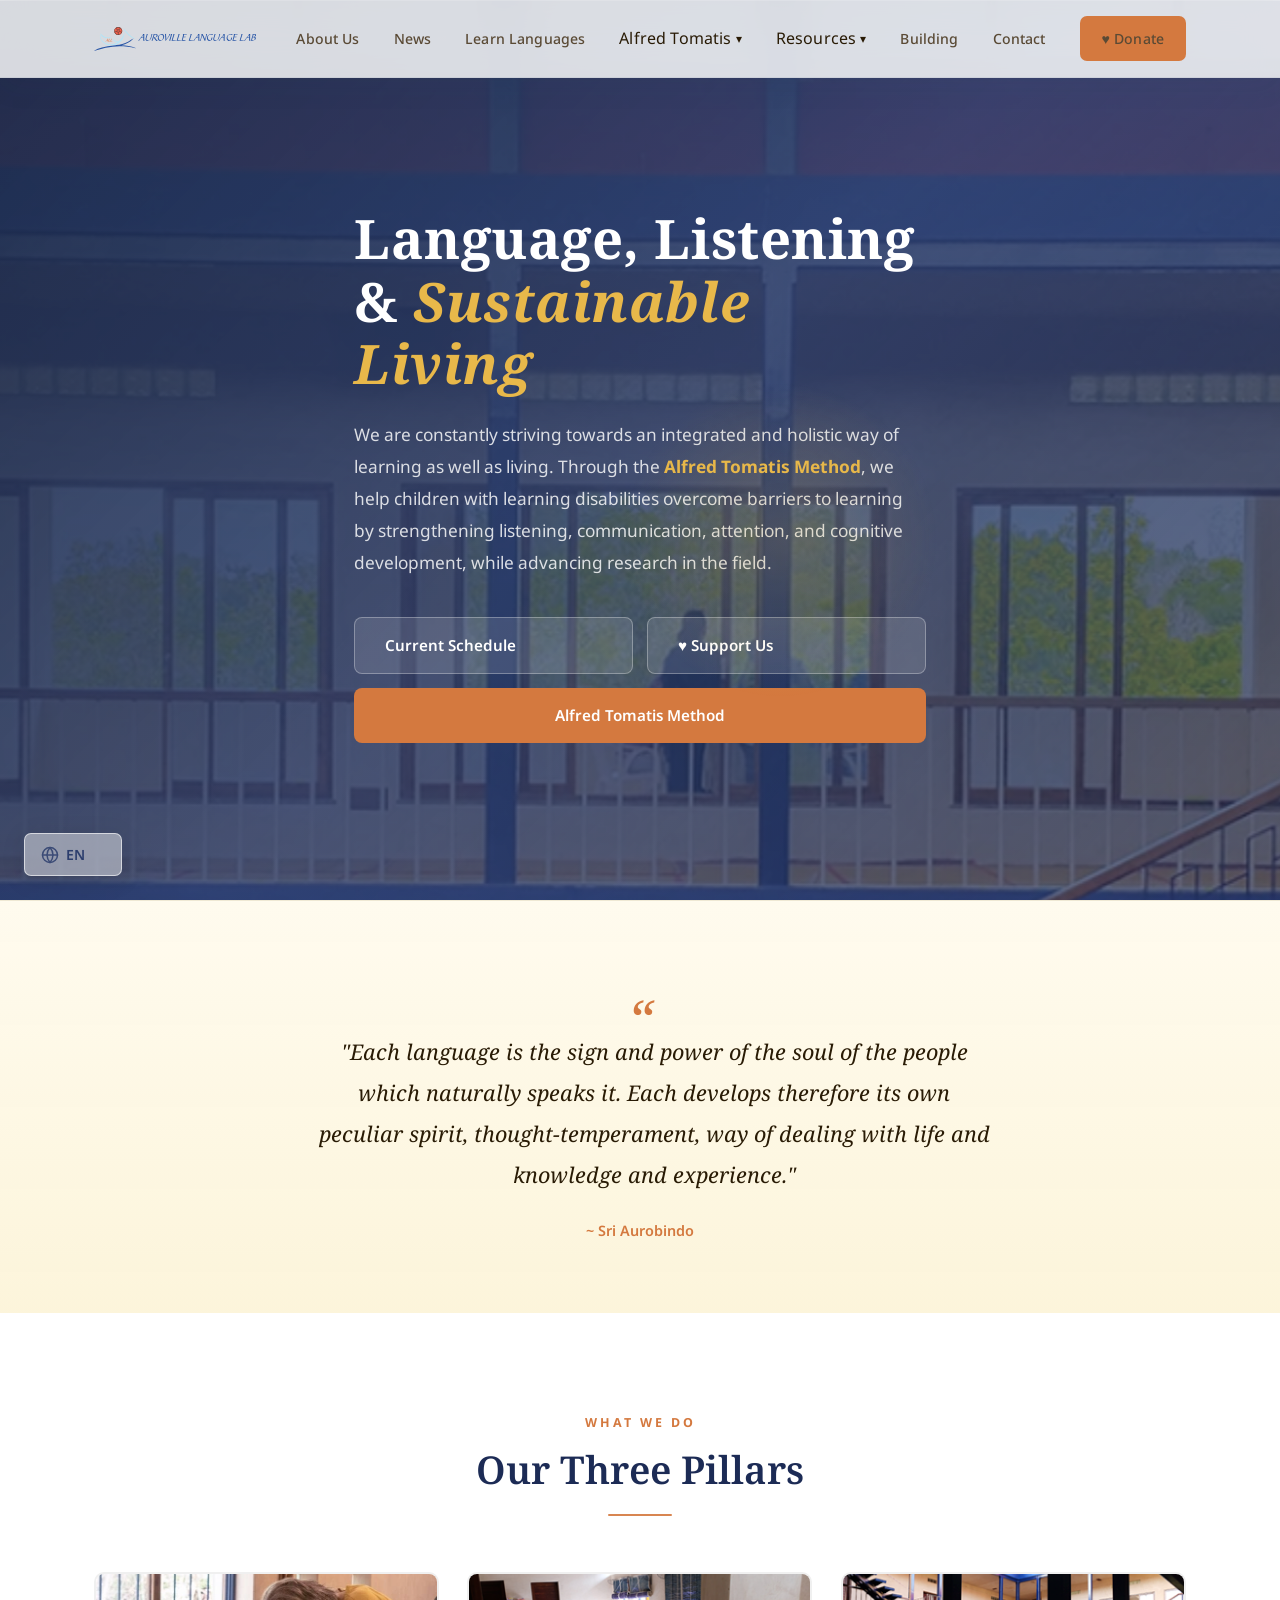
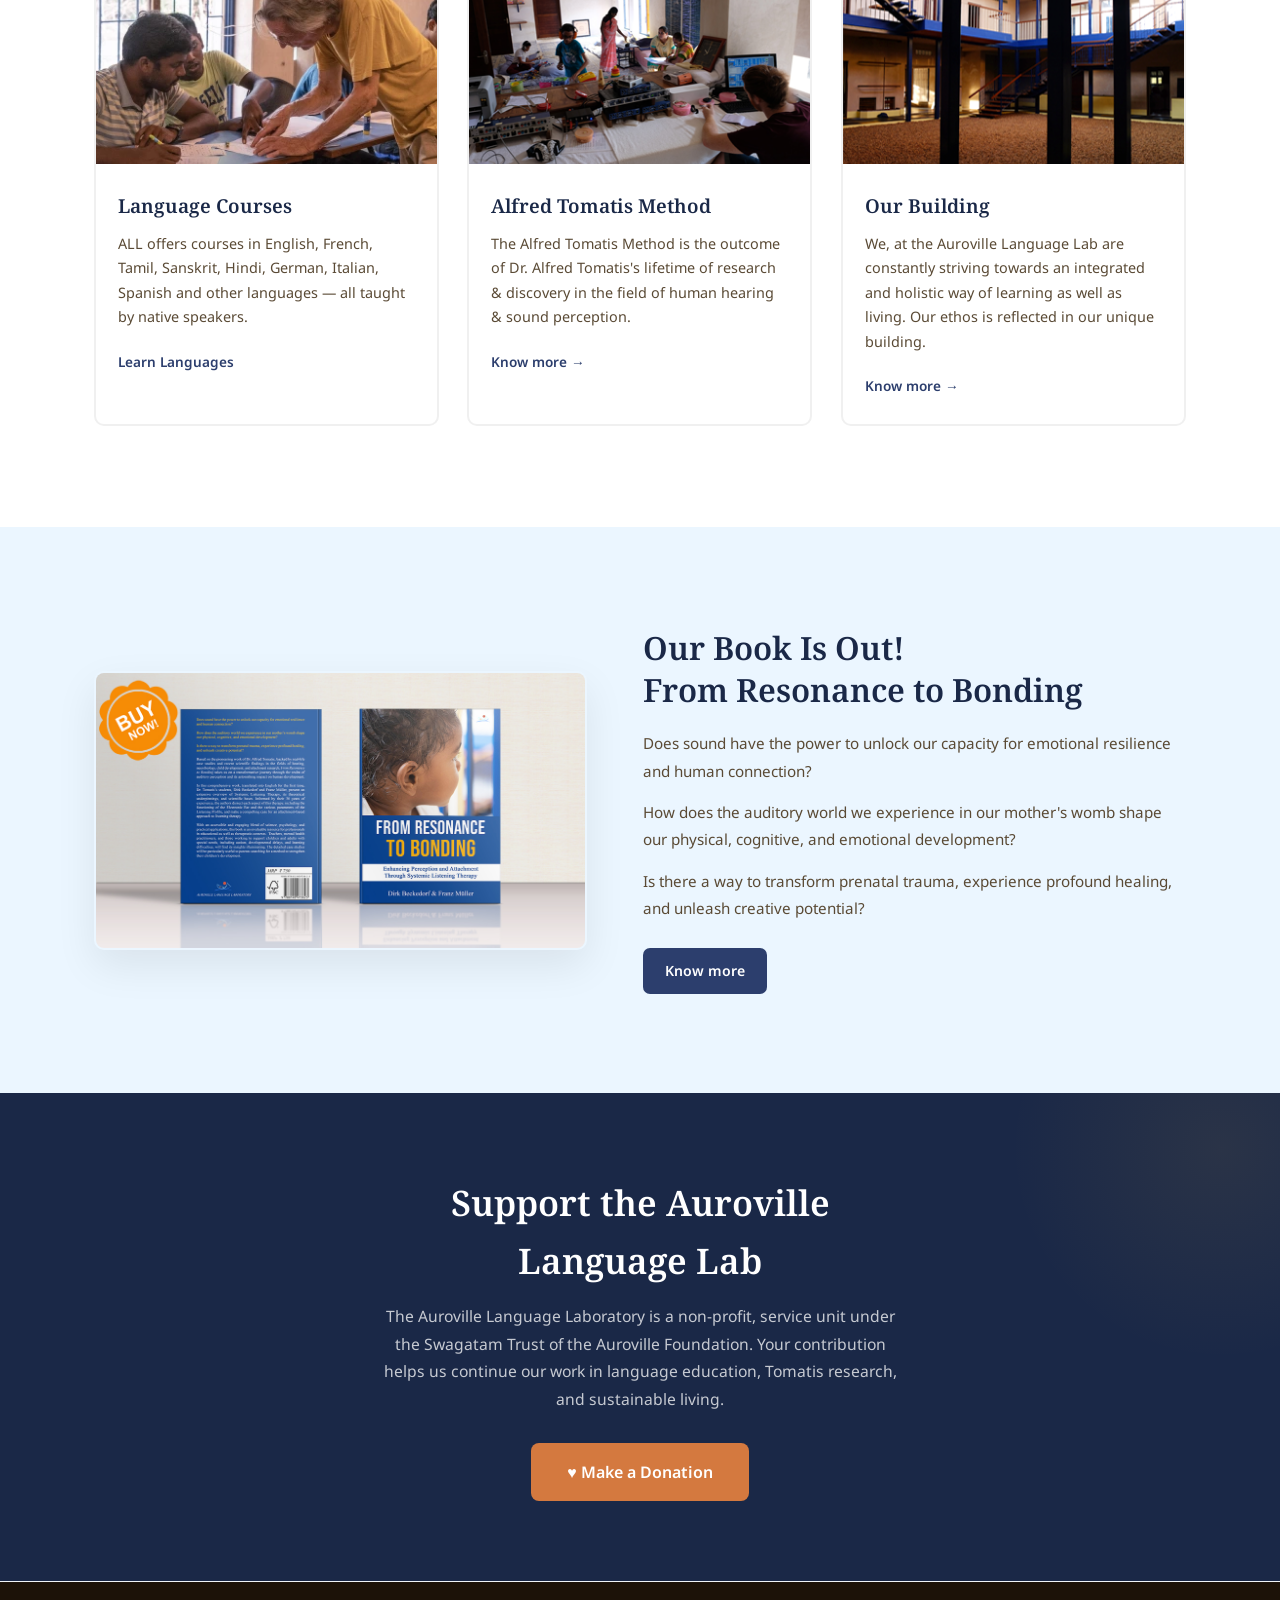
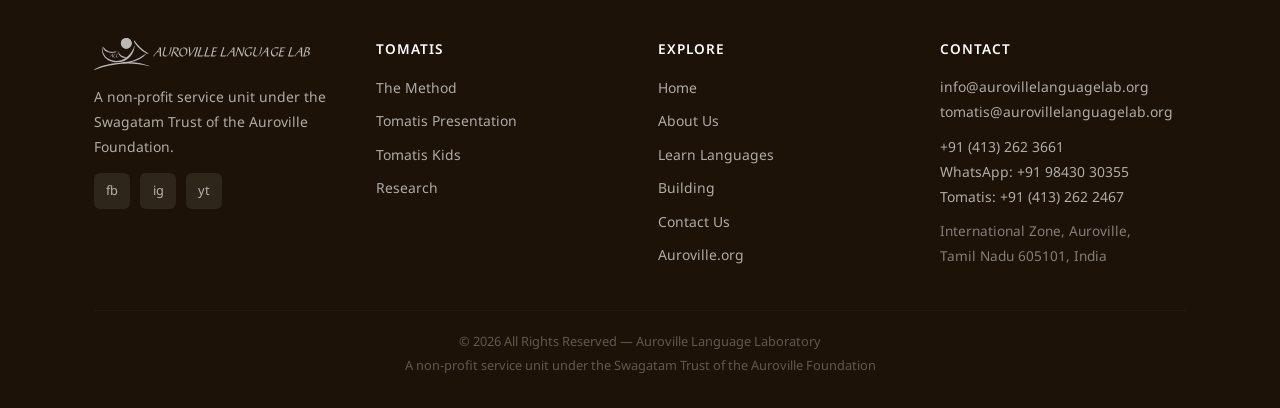
==== index.html @ 2ffdde17 "updated pages" ====
﻿<!doctype html>
<html lang="en">
  <head>
    <meta charset="UTF-8" />
    <meta name="viewport" content="width=device-width, initial-scale=1.0" />
    <title>Home - Auroville Language Lab</title>
    <link rel="preconnect" href="https://fonts.googleapis.com" />
    <link rel="preconnect" href="https://fonts.gstatic.com" crossorigin />
    <link
      href="https://fonts.googleapis.com/css2?family=Noto+Sans:wght@300;400;500;600;700&family=Noto+Serif:ital,wght@0,400;0,500;0,600;0,700;1,400;1,500&display=swap"
      rel="stylesheet"
    />
    <link rel="stylesheet" href="styles.css" />
  </head>
  <body class="page-index">
    <!-- NAV -->
    <nav class="nav" role="navigation" aria-label="Main navigation">
      <div class="container nav__inner">
        <a
          href="index.html"
          class="nav__logo"
          aria-label="Auroville Language Lab home"
        >
          <img
            src="files/auroville-language-lab-logo.svg"
            alt="Auroville Language Lab"
          />
        </a>
        <ul class="nav__links">
          <li>
            <a href="about.html">About Us</a>
          </li>
          <li><a href="news.html">News</a></li>
          <li>
            <a href="languages.html">Learn Languages</a>
          </li>
          <li class="nav__item--dropdown">
            <button
              class="nav__link--button"
              type="button"
              aria-expanded="false"
            >
              Alfred Tomatis
              <span class="nav__caret" aria-hidden="true">▾</span>
            </button>
            <ul class="nav__dropdown">
              <li><a href="tomatis.html">The Method</a></li>
              <li>
                <a href="https://aurovillelanguagelab.org/tomatis-presentation/"
                  >Tomatis Presentation</a
                >
              </li>
              <li>
                <a href="https://aurovillelanguagelab.org/tomatis-kids/"
                  >Tomatis Kids</a
                >
              </li>
            </ul>
          </li>
          <li class="nav__item--dropdown">
            <button
              class="nav__link--button"
              type="button"
              aria-expanded="false"
            >
              Resources <span class="nav__caret" aria-hidden="true">▾</span>
            </button>
            <ul class="nav__dropdown">
              <li>
                <a href="https://aurovillelanguagelab.org/languages/"
                  >Learn Site</a
                >
              </li>
              <li>
                <a href="https://aurovillelanguagelab.org/mediatheque/"
                  >Mediatheque</a
                >
              </li>
              <li>
                <a href="https://aurovillelanguagelab.org/research/"
                  >Research</a
                >
              </li>
              <li>
                <a href="https://aurovillelanguagelab.org/talks/">Talks</a>
              </li>
            </ul>
          </li>
          <li>
            <a href="https://www.aurovillelanguagelab.org/building/"
              >Building</a
            >
          </li>
          <li>
            <a href="https://www.aurovillelanguagelab.org/contact/">Contact</a>
          </li>
          <li>
            <a
              href="https://aurovillelanguagelab.org/donation/"
              class="btn btn--accent"
              >&#9829; Donate</a
            >
          </li>
        </ul>
        <button
          class="nav__hamburger"
          id="hamburger"
          aria-label="Open menu"
          aria-expanded="false"
        >
          <span></span>
          <span></span>
          <span></span>
        </button>
      </div>
    </nav>
    <div class="modal-overlay" id="modalOverlay">
      <div class="modal-container">
        <button
          class="close-btn"
          id="closeModalBtn"
          aria-label="Close schedule modal"
        >
          ×
        </button>
        <div class="modal-body">
          <h2 class="modal-title">Current Schedule</h2>
        </div>
        <img
          src="files/schedule.png"
          alt="Course schedule"
          class="modal-image"
        />
        <div class="modal-body">
          <h3 class="modal-title">Reminder about our free Evening Programs</h3>
          <p class="modal-text">
            The evening conversation sessions are a chance for everyone to
            practice speaking with native speakers and offer their time. Barring
            indicated exceptions, these sessions usually happen weekdays from
            5–6 pm as follows:
          </p>
          <ul
            class="modal-text"
            style="padding-left: 1.1rem; margin-bottom: 18px"
          >
            <li>
              Mondays: French with Isabelle (1st, 3rd and 5th week of the
              month)… with Coco and Gaspard (2nd and 4th week of the month) 5–6
              pm
            </li>
            <li>
              Wednesdays &amp; Thursdays: Sanskrit chanting with Remesh
              5:30–6:30 pm
            </li>
          </ul>
          <a
            href="languages.html"
            class="btn btn--glass btn--large"
            style="
              display: block;
              width: 100%;
              max-width: 320px;
              margin: 10px auto 0;
              justify-content: center;
              text-align: center;
            "
            >Learn Languages</a
          >
        </div>
      </div>
    </div>
    <!-- MOBILE MENU -->
    <div class="mobile-overlay" id="mobileOverlay"></div>
    <div class="mobile-menu" id="mobileMenu">
      <ul>
        <li>
          <a href="about.html">About Us</a>
        </li>
        <li><a href="news.html">News</a></li>
        <li>
          <a href="https://www.aurovillelanguagelab.org/languages/"
            >Learn Languages</a
          >
        </li>
        <li>
          <a href="#">Alfred Tomatis</a>
          <ul>
            <li><a href="tomatis.html">The Method</a></li>
            <li>
              <a href="https://aurovillelanguagelab.org/tomatis-presentation/"
                >Tomatis Presentation</a
              >
            </li>
            <li>
              <a href="https://aurovillelanguagelab.org/tomatis-kids/"
                >Tomatis Kids</a
              >
            </li>
          </ul>
        </li>
        <li>
          <a href="#">Resources</a>
          <ul>
            <li>
              <a href="https://aurovillelanguagelab.org/languages/"
                >Learn Site</a
              >
            </li>
            <li>
              <a href="https://aurovillelanguagelab.org/mediatheque/"
                >Mediatheque</a
              >
            </li>
            <li>
              <a href="https://aurovillelanguagelab.org/research/">Research</a>
            </li>
            <li><a href="https://aurovillelanguagelab.org/talks/">Talks</a></li>
          </ul>
        </li>
        <li>
          <a href="https://www.aurovillelanguagelab.org/building/">Building</a>
        </li>
        <li>
          <a href="https://www.aurovillelanguagelab.org/contact/">Contact</a>
        </li>
        <li>
          <a
            href="https://aurovillelanguagelab.org/donation/"
            class="btn btn--accent"
            style="text-align: center; margin-top: 8px"
            >&#9829; Donate</a
          >
        </li>
      </ul>
    </div>

    <!-- HERO -->
    <section class="hero">
      <div class="hero__bg" aria-hidden="true"></div>
      <div class="container hero__inner">
        <h1 class="hero__title">
          Language, Listening<br />
          & <em>Sustainable Living</em>
        </h1>
        <p class="hero__subtitle">
          We are constantly striving towards an integrated and holistic way of
          learning as well as living. Through the
          <span class="highlight">Alfred Tomatis Method</span>, we help children
          with learning disabilities overcome barriers to learning by
          strengthening listening, communication, attention, and cognitive
          development, while advancing research in the field.
        </p>
        <div class="hero__ctas">
          <a
            href="#"
            class="btn btn--glass btn--large"
            id="openModalBtn"
            aria-controls="modalOverlay"
            >Current Schedule</a
          >
          <a
            href="https://aurovillelanguagelab.org/donation/"
            class="btn btn--glass btn--large"
            >♥ Support Us</a
          >
          <a href="tomatis.html" class="btn btn--accent btn--large btn--tomatis"
            >Alfred Tomatis Method</a
          >
        </div>
      </div>
    </section>

    <!-- QUOTES -->
    <section class="quotes reveal reveal-zoom">
      <div class="container quotes__inner">
        <blockquote>
          "Each language is the sign and power of the soul of the people which
          naturally speaks it. Each develops therefore its own peculiar spirit,
          thought-temperament, way of dealing with life and knowledge and
          experience."
        </blockquote>
        <cite>~ Sri Aurobindo</cite>
      </div>
    </section>

    <!-- THREE PILLARS -->
    <section class="pillars reveal reveal-fade" id="pillars">
      <div class="container">
        <div class="section-header reveal reveal-slide-right">
          <p class="section-header__label">What We Do</p>
          <h2 class="section-header__title">Our Three Pillars</h2>
        </div>
        <div class="pillars__grid">
          <div class="pillar-card reveal reveal-slide-left">
            <img
              class="pillar-card__image"
              src="files/auroville-language-lab-language-courses-pic-1.webp"
              alt="Language Courses"
            />
            <div class="pillar-card__body">
              <h3 class="pillar-card__title">Language Courses</h3>
              <p class="pillar-card__desc">
                ALL offers courses in English, French, Tamil, Sanskrit, Hindi,
                German, Italian, Spanish and other languages — all taught by
                native speakers.
              </p>
              <a href="languages.html" class="pillar-card__link"
                >Learn Languages</a
              >
            </div>
          </div>
          <div class="pillar-card reveal reveal-zoom">
            <img
              class="pillar-card__image"
              src="files/auroville-language-lab-language-courses-pic-3-2.png"
              alt="Alfred Tomatis Method"
            />
            <div class="pillar-card__body">
              <h3 class="pillar-card__title">Alfred Tomatis Method</h3>
              <p class="pillar-card__desc">
                The Alfred Tomatis Method is the outcome of Dr. Alfred Tomatis's
                lifetime of research & discovery in the field of human hearing &
                sound perception.
              </p>
              <a href="tomatis.html" class="pillar-card__link">Know more →</a>
            </div>
          </div>
          <div class="pillar-card reveal reveal-slide-right">
            <img
              class="pillar-card__image"
              src="files/auroville-language-lab-language-courses-pic-3-1.png"
              alt="Our Building"
            />
            <div class="pillar-card__body">
              <h3 class="pillar-card__title">Our Building</h3>
              <p class="pillar-card__desc">
                We, at the Auroville Language Lab are constantly striving
                towards an integrated and holistic way of learning as well as
                living. Our ethos is reflected in our unique building.
              </p>
              <a
                href="https://aurovillelanguagelab.org/building/"
                class="pillar-card__link"
                >Know more →</a
              >
            </div>
          </div>
        </div>
      </div>
    </section>

    <!-- BOOK -->
    <section class="book reveal reveal-fade">
      <div class="container book__inner reveal reveal-slide-left">
        <div class="book__image">
          <img
            src="files/book-cover-mockup-design-2.jpg"
            alt="From Resonance to Bonding - Book Cover"
          />
        </div>
        <div class="book__content">
          <h2>Our Book Is Out!<br />From Resonance to Bonding</h2>
          <p>
            Does sound have the power to unlock our capacity for emotional
            resilience and human connection?
          </p>
          <p>
            How does the auditory world we experience in our mother's womb shape
            our physical, cognitive, and emotional development?
          </p>
          <p>
            Is there a way to transform prenatal trauma, experience profound
            healing, and unleash creative potential?
          </p>
          <a
            href="https://books.aurovillelanguagelab.org/"
            class="btn btn--primary"
            style="margin-top: 12px"
            >Know more</a
          >
        </div>
      </div>
    </section>

    <!-- DONATE -->
    <section class="donate reveal reveal-slide-right" id="donate">
      <div class="container donate__inner">
        <h2>Support the Auroville Language Lab</h2>
        <p>
          The Auroville Language Laboratory is a non-profit, service unit under
          the Swagatam Trust of the Auroville Foundation. Your contribution
          helps us continue our work in language education, Tomatis research,
          and sustainable living.
        </p>
        <a
          href="https://aurovillelanguagelab.org/donation/"
          class="btn btn--accent btn--large"
        >
          ♥ Make a Donation
        </a>
      </div>
    </section>

    <!-- LANGUAGE SWITCHER BLOB -->
    <div class="lang-switcher lang-switcher--float" id="langSwitcher">
      <button class="lang-switcher__toggle" aria-label="Change language">
        <svg
          width="18"
          height="18"
          viewBox="0 0 24 24"
          fill="none"
          stroke="currentColor"
          stroke-width="2"
          stroke-linecap="round"
          stroke-linejoin="round"
        >
          <circle cx="12" cy="12" r="10" />
          <line x1="2" y1="12" x2="22" y2="12" />
          <path
            d="M12 2a15.3 15.3 0 0 1 4 10 15.3 15.3 0 0 1-4 10 15.3 15.3 0 0 1-4-10 15.3 15.3 0 0 1 4-10z"
          />
        </svg>
        <span>EN</span>
      </button>
      <div class="lang-switcher__options">
        <a href="#" class="lang-switcher__option active">English</a>
        <a href="#" class="lang-switcher__option">Français</a>
        <a href="#" class="lang-switcher__option">Deutsch</a>
        <a href="#" class="lang-switcher__option">Español</a>
        <a href="#" class="lang-switcher__option">தமிழ்</a>
        <a href="#" class="lang-switcher__option">हिन्दी</a>
      </div>
    </div>

    <!-- FOOTER -->
    <footer class="footer" role="contentinfo">
      <div class="container">
        <div class="footer__grid">
          <div class="footer__col">
            <img
              src="files/auroville-language-lab-logo.svg"
              alt="Auroville Language Lab"
              style="
                height: 32px;
                margin-bottom: 14px;
                filter: brightness(0) invert(1);
                opacity: 0.7;
              "
            />
            <p>
              A non-profit service unit under the Swagatam Trust of the
              Auroville Foundation.
            </p>
            <div class="footer__social" aria-label="Social media links">
              <a
                href="https://www.facebook.com/aurovillelanguagelab/"
                target="_blank"
                rel="noopener"
                aria-label="Facebook"
                >fb</a
              >
              <a
                href="https://www.instagram.com/aurovillelanguagelab/"
                target="_blank"
                rel="noopener"
                aria-label="Instagram"
                >ig</a
              >
              <a
                href="https://www.youtube.com/@aurovillelanguagelaborator7542"
                target="_blank"
                rel="noopener"
                aria-label="YouTube"
                >yt</a
              >
            </div>
          </div>
          <div class="footer__col">
            <h4>Tomatis</h4>
            <ul>
              <li><a href="tomatis.html">The Method</a></li>
              <li>
                <a href="https://aurovillelanguagelab.org/tomatis-presentation/"
                  >Tomatis Presentation</a
                >
              </li>
              <li>
                <a href="https://aurovillelanguagelab.org/tomatis-kids/"
                  >Tomatis Kids</a
                >
              </li>
              <li>
                <a href="https://aurovillelanguagelab.org/research/"
                  >Research</a
                >
              </li>
            </ul>
          </div>
          <div class="footer__col">
            <h4>Explore</h4>
            <ul>
              <li><a href="index.html">Home</a></li>
              <li>
                <a href="https://aurovillelanguagelab.org/about/">About Us</a>
              </li>
              <li>
                <a href="languages.html">Learn Languages</a>
              </li>
              <li>
                <a href="https://aurovillelanguagelab.org/building/"
                  >Building</a
                >
              </li>
              <li>
                <a href="https://aurovillelanguagelab.org/contact/"
                  >Contact Us</a
                >
              </li>
              <li>
                <a
                  href="http://www.auroville.org/"
                  target="_blank"
                  rel="noopener"
                  >Auroville.org</a
                >
              </li>
            </ul>
          </div>
          <div class="footer__col">
            <h4>Contact</h4>
            <p>
              <a href="mailto:info@aurovillelanguagelab.org"
                >info@aurovillelanguagelab.org</a
              ><br />
              <a href="mailto:tomatis@aurovillelanguagelab.org"
                >tomatis@aurovillelanguagelab.org</a
              >
            </p>
            <p style="margin-top: 10px">
              <a href="tel:+914132623661">+91 (413) 262 3661</a><br />
              WhatsApp: <a href="tel:+919843030355">+91 98430 30355</a><br />
              Tomatis: <a href="tel:+914132622467">+91 (413) 262 2467</a>
            </p>
            <p style="margin-top: 10px; font-size: 0.85rem; opacity: 0.7">
              International Zone, Auroville,<br />Tamil Nadu 605101, India
            </p>
          </div>
        </div>
        <div class="footer__bottom">
          <p>
            &copy; 2026 All Rights Reserved &mdash; Auroville Language
            Laboratory
          </p>
          <p>
            A non-profit service unit under the Swagatam Trust of the Auroville
            Foundation
          </p>
        </div>
      </div>
    </footer>

    <script>
      // Mobile nav
      const hamburger = document.getElementById("hamburger");
      const mobileMenu = document.getElementById("mobileMenu");
      const mobileOverlay = document.getElementById("mobileOverlay");

      function toggleMenu() {
        const open = mobileMenu.classList.toggle("active");
        mobileOverlay.classList.toggle("active", open);
        hamburger.classList.toggle("active", open);
        hamburger.setAttribute("aria-expanded", open);
        document.body.style.overflow = open ? "hidden" : "";
      }

      hamburger.addEventListener("click", toggleMenu);
      mobileOverlay.addEventListener("click", toggleMenu);

      // Accordion submenus in mobile menu
      mobileMenu.querySelectorAll("a").forEach((link) => {
        const parentLi = link.closest("li");
        const hasSubmenu = parentLi && parentLi.querySelector(":scope > ul");
        if (hasSubmenu) {
          link.addEventListener("click", (e) => {
            e.preventDefault();
            parentLi.classList.toggle("active");
          });
        } else {
          link.addEventListener("click", () => {
            if (mobileMenu.classList.contains("active")) toggleMenu();
          });
        }
      });

      // Language switcher
      const langSwitcher = document.querySelector(".lang-switcher--float");
      const langToggle = langSwitcher.querySelector(".lang-switcher__toggle");
      langToggle.addEventListener("click", (e) => {
        e.stopPropagation();
        const open = langSwitcher.classList.toggle("active");
        langToggle.setAttribute("aria-expanded", open);
      });
      document.addEventListener("click", (e) => {
        if (!e.target.closest(".lang-switcher--float")) {
          langSwitcher.classList.remove("active");
          langToggle.setAttribute("aria-expanded", "false");
        }
      });

      // Reveal on scroll
      const revealElements = document.querySelectorAll(".reveal");
      const revealObserver = new IntersectionObserver(
        (entries) => {
          entries.forEach((el) => {
            if (el.isIntersecting) {
              el.target.classList.add("visible");
              revealObserver.unobserve(el.target);
            }
          });
        },
        { threshold: 0.1 },
      );
      revealElements.forEach((el) => revealObserver.observe(el));

      const openBtn = document.getElementById("openModalBtn");
      const closeBtn = document.getElementById("closeModalBtn");
      const modalOverlay = document.getElementById("modalOverlay");

      // Function to open the modal
      function openModal(event) {
        event.preventDefault();
        modalOverlay.classList.add("is-active");
      }

      // Function to close the modal
      function closeModal() {
        modalOverlay.classList.remove("is-active");
      }

      // Event Listeners
      openBtn.addEventListener("click", openModal);
      closeBtn.addEventListener("click", closeModal);

      // Close modal if user clicks on the backdrop overlay itself
      modalOverlay.addEventListener("click", (e) => {
        if (e.target === modalOverlay) {
          closeModal();
        }
      });

      // Close modal with Escape key
      document.addEventListener("keydown", (e) => {
        if (
          e.key === "Escape" &&
          modalOverlay.classList.contains("is-active")
        ) {
          closeModal();
        }
      });

      // Hero parallax + zoom
      const heroEl = document.querySelector(".hero");
      const heroBg = document.querySelector(".hero__bg");
      if (heroBg && !window.matchMedia("(prefers-reduced-motion: reduce)").matches) {
        let ticking = false;
        window.addEventListener("scroll", () => {
          if (!ticking) {
            requestAnimationFrame(() => {
              const scrolled = window.scrollY;
              const heroH = heroEl.offsetHeight;
              if (scrolled < heroH) {
                const progress = scrolled / heroH; // 0 → 1
                const translateY = scrolled * 0.3;  // slow drift down
                const scale = 1.08 + progress * 0.07; // 1.08 → 1.15
                heroBg.style.transform = `scale(${scale}) translateY(${translateY}px)`;
              }
              ticking = false;
            });
            ticking = true;
          }
        }, { passive: true });
      }
    </script>
  </body>
</html>
---- styles.css ----
﻿/* ===== RESET & BASE ===== */
*,
*::before,
*::after {
  margin: 0;
  padding: 0;
  box-sizing: border-box;
}

:root {
  --color-primary: #2c3e6d;
  --color-primary-light: #3d5289;
  --color-primary-dark: #1a2847;
  --color-accent: #d4793f;
  --color-accent-light: #e89a66;
  --color-gold: #e8b84a;
  --color-warm: #fffbee;
  --color-blue-tint: #ebf6ff;
  --color-text: #291b05;
  --color-text-light: #5a4a35;
  --color-white: #ffffff;
  --tomatis-deep: #1c2b55;
  --tomatis-amber: #c8692e;
  --tomatis-amber-light: #e8934e;
  --tomatis-cream: #fdf6ec;
  --font-heading: "Noto Serif", Georgia, serif;
  --font-body: "Noto Sans", -apple-system, BlinkMacSystemFont, sans-serif;
  --max-width: 1140px;
  --section-padding: 100px 0;
  --border-radius: 10px;
  --transition: 0.3s ease;
}

html {
  scroll-behavior: smooth;
}

body {
  font-family: var(--font-body);
  color: var(--color-text);
  line-height: 1.65;
  background: linear-gradient(180deg, #fcf7ed 0%, #eef3f9 100%);
  overflow-x: hidden;
}

img {
  max-width: 100%;
  height: auto;
  display: block;
}

a {
  text-decoration: none;
  color: inherit;
  transition: var(--transition);
}

.container {
  max-width: var(--max-width);
  margin: 0 auto;
  padding: 0 24px;
}

section {
  padding: var(--section-padding);
}

/* ===== NAV ===== */
.nav {
  position: fixed;
  top: 0;
  left: 0;
  right: 0;
  z-index: 1000;
  background: rgba(255, 255, 255, 0.82);
  backdrop-filter: blur(18px);
  -webkit-backdrop-filter: blur(18px);
  border-bottom: 1px solid rgba(44, 62, 109, 0.08);
  box-shadow: 0 10px 30px rgba(33, 50, 88, 0.05);
  padding: 16px 0;
}

.nav__inner {
  display: flex;
  align-items: center;
  justify-content: space-between;
  gap: 24px;
}

.nav__logo {
  display: flex;
  align-items: center;
  margin-right: 16px;
}

.nav__logo img {
  height: 38px;
  width: auto;
}

.nav__links {
  display: flex;
  align-items: center;
  gap: 34px;
  list-style: none;
}

.nav__links li {
  white-space: nowrap;
}

.nav__links a,
.nav__link--button {
  font-size: 0.88rem;
  font-weight: 500;
  color: var(--color-text-light);
  letter-spacing: 0.01em;
}

.nav__links a:hover,
.nav__link--button:hover {
  color: var(--color-primary);
}

.nav__item--dropdown {
  position: relative;
}

.nav__link--button {
  background: none;
  border: none;
  cursor: pointer;
  font: inherit;
  color: inherit;
  display: inline-flex;
  align-items: center;
  gap: 4px;
  padding: 0;
}

.nav__caret {
  display: inline-block;
  font-size: 0.75rem;
  transition: transform 0.2s ease;
}

.nav__item--dropdown:hover .nav__caret,
.nav__item--dropdown:focus-within .nav__caret {
  transform: rotate(180deg);
}

.nav__dropdown {
  position: absolute;
  top: calc(100% + 10px);
  left: 0;
  min-width: 240px;
  padding: 10px 0;
  background: rgba(255, 255, 255, 0.92);
  backdrop-filter: blur(18px);
  -webkit-backdrop-filter: blur(18px);
  border: 1px solid rgba(44, 62, 109, 0.08);
  border-radius: 14px;
  box-shadow: 0 14px 34px rgba(33, 50, 88, 0.08);
  opacity: 0;
  visibility: hidden;
  transform: translateY(12px);
  transition:
    opacity 0.22s ease,
    transform 0.22s ease,
    visibility 0.22s ease;
  z-index: 1100;
}

.nav__item--dropdown:hover .nav__dropdown,
.nav__item--dropdown:focus-within .nav__dropdown {
  opacity: 1;
  visibility: visible;
  transform: translateY(0);
}

.nav__dropdown li {
  list-style: none;
}

.nav__dropdown a {
  display: block;
  padding: 12px 20px;
  font-size: 0.9rem;
  color: var(--color-text-light);
  white-space: nowrap;
  transition:
    background 0.22s ease,
    color 0.22s ease;
}

.nav__dropdown a:hover {
  color: var(--color-primary);
  background: rgba(44, 62, 109, 0.06);
}

.nav__item--dropdown:hover .nav__link--button,
.nav__item--dropdown:focus-within .nav__link--button {
  color: var(--color-primary);
}

.nav__link--active {
  color: var(--color-primary) !important;
  font-weight: 600 !important;
}

/* ===== MOBILE MENU ===== */
.nav__hamburger {
  display: none;
  background: none;
  border: none;
  cursor: pointer;
  width: 36px;
  height: 36px;
  position: relative;
  z-index: 1001;
}

.nav__hamburger span {
  display: block;
  width: 22px;
  height: 2px;
  background: var(--color-text);
  margin: 5px auto;
  border-radius: 2px;
  transition: var(--transition);
}

.nav__hamburger.active span:nth-child(1) {
  transform: rotate(45deg) translate(5px, 5px);
}
.nav__hamburger.active span:nth-child(2) {
  opacity: 0;
}
.nav__hamburger.active span:nth-child(3) {
  transform: rotate(-45deg) translate(5px, -5px);
}

.mobile-overlay {
  position: fixed;
  inset: 0;
  background: rgba(26, 40, 71, 0.4);
  backdrop-filter: blur(6px);
  -webkit-backdrop-filter: blur(6px);
  z-index: 998;
  opacity: 0;
  pointer-events: none;
  transition: opacity 0.3s ease;
}

.mobile-overlay.active {
  opacity: 1;
  pointer-events: all;
}

.mobile-menu {
  position: fixed;
  top: 0;
  left: 0;
  right: 0;
  background: rgba(255, 255, 255, 0.82);
  backdrop-filter: blur(16px);
  -webkit-backdrop-filter: blur(16px);
  z-index: 999;
  padding: 76px 24px 32px;
  transform: translateY(-100%);
  transition: transform 0.35s cubic-bezier(0.4, 0, 0.2, 1);
  box-shadow: 0 10px 40px rgba(0, 0, 0, 0.1);
}

.mobile-menu.active {
  transform: translateY(0);
}

.mobile-menu ul {
  list-style: none;
}

.mobile-menu ul li {
  margin-bottom: 4px;
}

.mobile-menu ul li a {
  display: block;
  padding: 12px 0;
  font-size: 0.95rem;
  font-weight: 500;
  color: var(--color-text);
  border-bottom: 1px solid rgba(0, 0, 0, 0.05);
}

.mobile-menu ul li a:hover {
  color: var(--color-primary);
}

.mobile-menu ul li > a::after {
  content: "";
  display: none;
  float: right;
  width: 0.6em;
  height: 0.6em;
  border-right: 2px solid currentColor;
  border-bottom: 2px solid currentColor;
  transform: rotate(-45deg);
  transition: transform 0.22s ease;
}

.mobile-menu ul li:has(> ul) > a::after {
  display: inline-block;
}

.mobile-menu ul li.active > a::after {
  transform: rotate(135deg);
}

.mobile-menu ul li ul {
  list-style: none;
  padding-left: 16px;
  margin-top: 6px;
  max-height: 0;
  overflow: hidden;
  transition: max-height 0.3s ease;
}

.mobile-menu ul li.active > ul {
  max-height: 500px;
}

.mobile-menu ul li ul li {
  margin-bottom: 0;
}

.mobile-menu ul li ul li a {
  padding: 10px 0 10px 14px;
  font-size: 0.9rem;
  color: var(--color-text-light);
  border-bottom: none;
}

.mobile-menu ul li ul li a:hover {
  color: var(--color-primary);
}

.mobile-menu ul li:last-child a {
  border-bottom: none;
  margin-top: 12px;
}

/* ===== BUTTONS ===== */
.btn {
  display: inline-flex;
  align-items: center;
  gap: 8px;
  padding: 11px 22px;
  border-radius: 7px;
  font-weight: 600;
  font-size: 0.88rem;
  cursor: pointer;
  border: none;
  transition: var(--transition);
  font-family: var(--font-body);
}

.btn--primary {
  background: var(--color-primary);
  color: var(--color-white);
}
.btn--primary:hover {
  background: var(--color-primary-dark);
  transform: translateY(-1px);
  box-shadow: 0 15px 30px rgba(44, 62, 109, 0.18);
}

.btn--accent {
  background: var(--color-accent);
  color: var(--color-white);
  text-align: center;
}
.btn--accent:hover {
  background: #c06a32;
  transform: translateY(-1px);
  box-shadow: 0 16px 30px rgba(212, 121, 63, 0.18);
}

.btn--tomatis {
  width: 100%;
  color: white;
  text-align: center;
  align-items: center;
  justify-content: center;
}
.btn--tomatis:hover {
  transform: translateY(-1px);
  box-shadow: 0 16px 30px rgba(232, 184, 74, 0.18);
}

.btn--outline {
  background: transparent;
  border: 2px solid currentColor;
}
.btn--outline:hover {
  background: var(--color-white);
  color: var(--color-primary);
  border-color: var(--color-white);
  transform: scale(1.03);
  box-shadow: 0 0 20px rgba(255, 255, 255, 0.25);
}

.btn--glass {
  background: rgba(255, 255, 255, 0.12);
  backdrop-filter: blur(10px);
  -webkit-backdrop-filter: blur(10px);
  border: 1px solid rgba(255, 255, 255, 0.3);
  color: var(--color-white);
}
.btn--glass:hover {
  background: rgba(255, 255, 255, 0.22);
  border-color: rgba(255, 255, 255, 0.5);
  transform: scale(1.03);
  box-shadow: 0 0 20px rgba(255, 255, 255, 0.15);
}

.btn--large {
  padding: 15px 30px;
  font-size: 0.95rem;
  border-radius: 8px;
}

/* ===== LANGUAGE SWITCHER ===== */
.lang-switcher--float {
  position: fixed;
  bottom: 24px;
  left: 24px;
  z-index: 997;
  display: flex;
  flex-direction: column-reverse;
  background: rgba(255, 255, 255, 0.45);
  backdrop-filter: blur(20px);
  -webkit-backdrop-filter: blur(20px);
  border: 1px solid rgba(255, 255, 255, 0.6);
  border-radius: 7px;
  box-shadow: 0 4px 24px rgba(0, 0, 0, 0.1);
  overflow: hidden;
  transition:
    border-color 0.3s ease,
    box-shadow 0.3s ease;
}

.lang-switcher--float:hover,
.lang-switcher--float.active {
  border-color: var(--color-primary);
  box-shadow: 0 0 16px rgba(44, 62, 109, 0.12);
}

.lang-switcher__toggle {
  display: flex;
  align-items: center;
  gap: 7px;
  padding: 11px 16px;
  border: none;
  background: none;
  cursor: pointer;
  font-family: var(--font-body);
  font-size: 0.88rem;
  font-weight: 600;
  color: var(--color-primary);
  transition: var(--transition);
}

.lang-switcher__toggle svg {
  opacity: 0.85;
}

.lang-switcher__options {
  display: flex;
  flex-direction: column;
  max-height: 0;
  overflow: hidden;
  transition:
    max-height 0.35s cubic-bezier(0.4, 0, 0.2, 1),
    padding 0.35s ease;
  padding: 0 8px;
}

.lang-switcher--float.active .lang-switcher__options {
  max-height: 300px;
  padding: 8px 8px 4px;
}

.lang-switcher__option {
  display: block;
  padding: 9px 12px;
  font-size: 0.87rem;
  font-weight: 500;
  color: var(--color-text-light);
  border-radius: 5px;
  white-space: nowrap;
  transition: var(--transition);
}

.lang-switcher__option:hover {
  background: rgba(44, 62, 109, 0.08);
  color: var(--color-primary);
}

.lang-switcher__option.active {
  color: var(--color-primary);
  font-weight: 700;
}

/* ===== ANIMATIONS ===== */
@keyframes fadeUp {
  from {
    opacity: 0;
    transform: translateY(18px);
    filter: blur(8px);
  }
  to {
    opacity: 1;
    transform: translateY(0);
    filter: blur(0);
  }
}

@keyframes popIn {
  from {
    opacity: 0;
    transform: scale(0.96) translateY(18px);
    filter: blur(14px);
  }
  to {
    opacity: 1;
    transform: scale(1) translateY(0);
    filter: blur(0);
  }
}

@keyframes float {
  0%,
  100% {
    transform: translateX(-50%) translateY(0);
  }
  50% {
    transform: translateX(-50%) translateY(-18px);
  }
}

@keyframes floatY {
  0%,
  100% {
    transform: translateY(0);
  }
  50% {
    transform: translateY(-18px);
  }
}

@keyframes pulse {
  0%,
  100% {
    transform: scale(1);
  }
  50% {
    transform: scale(1.007);
  }
}

/* ===== REVEAL ANIMATIONS ===== */
.reveal {
  opacity: 0;
  transform: translateY(18px);
  filter: blur(12px);
  transition:
    opacity 0.65s ease,
    transform 0.65s ease,
    filter 0.65s ease;
}

.reveal.visible {
  opacity: 1;
  transform: translateY(0);
  filter: blur(0);
}

.reveal-slide-left {
  transform: translateX(-22px);
}

.reveal-slide-right {
  transform: translateX(22px);
}

.reveal-zoom {
  transform: scale(0.96) translateY(18px);
}

.reveal.visible.reveal-slide-left,
.reveal.visible.reveal-slide-right,
.reveal.visible.reveal-zoom {
  transform: none;
}

.pillar-card.reveal,
.book__inner.reveal,
.donate.reveal,
.section-header.reveal,
.quotes.reveal {
  will-change: opacity, transform, filter;
}

/* ===== SECTION HEADER (shared) ===== */
.section-header {
  text-align: center;
  max-width: 680px;
  margin: 0 auto 56px;
  position: relative;
}

.section-header::after {
  content: "";
  display: block;
  width: 64px;
  height: 2px;
  border-radius: 999px;
  background: var(--color-accent);
  margin: 22px auto 0;
  opacity: 0.9;
}

.section-header__label {
  font-size: 0.78rem;
  font-weight: 700;
  color: var(--color-accent);
  text-transform: uppercase;
  letter-spacing: 3px;
  margin-bottom: 12px;
}

.section-header__title {
  font-family: var(--font-heading);
  font-size: clamp(1.8rem, 3.5vw, 2.4rem);
  font-weight: 600;
  line-height: 1.2;
  color: var(--tomatis-deep);
}

/* ===== HERO (shared base) ===== */
.hero {
  min-height: 100vh;
  display: flex;
  position: relative;
  overflow: hidden;
}

/* Background layer ΓÇö scaled & shifted independently for parallax+zoom */
.hero__bg {
  position: absolute;
  inset: -10%; /* oversized so scale/translate don't show edges */
  background-size: cover;
  background-position: center;
  background-repeat: no-repeat;
  transform: scale(var(--hero-scale, 1.08))
    translateY(var(--hero-parallax, 0px));
  will-change: transform;
  transition: transform 0.05s linear;
  z-index: 0;
}

.hero::before {
  content: "";
  position: absolute;
  inset: 0;
  background: linear-gradient(
    135deg,
    rgba(26, 40, 71, 0.92) 0%,
    rgba(44, 62, 109, 0.78) 50%,
    rgba(28, 43, 85, 0.58) 100%
  );
  z-index: 1;
}

.hero::after {
  content: "";
  position: absolute;
  top: 20%;
  right: 10%;
  width: 340px;
  height: 340px;
  background: radial-gradient(
    circle,
    rgba(200, 105, 46, 0.12) 0%,
    transparent 62%
  );
  pointer-events: none;
  animation: float 12s ease-in-out infinite;
  z-index: 1;
}

/* Sub-page hero layout (tomatis, languages & about) */
.page-tomatis .hero,
.page-languages .hero,
.page-about .hero {
  flex-direction: column;
  justify-content: flex-end;
}

.hero__body {
  position: relative;
  z-index: 1;
  padding: 110px 0 44px;
  flex: 1;
}

.hero__inner {
  position: relative;
  z-index: 1;
  max-width: 660px;
}

.hero__breadcrumb {
  display: flex;
  align-items: center;
  gap: 8px;
  list-style: none;
  font-size: 0.8rem;
  color: rgba(255, 255, 255, 0.5);
  margin-bottom: 32px;
}
.hero__breadcrumb a {
  color: rgba(255, 255, 255, 0.6);
}
.hero__breadcrumb a:hover {
  color: var(--tomatis-amber-light);
}
.hero__breadcrumb-sep {
  opacity: 0.4;
}
.hero__breadcrumb-current {
  color: var(--tomatis-amber-light);
}

.hero__label {
  font-size: 0.75rem;
  font-weight: 700;
  color: var(--tomatis-amber-light);
  text-transform: uppercase;
  letter-spacing: 4px;
  margin-bottom: 18px;
  opacity: 0;
  animation: fadeUp 0.6s ease forwards 0.25s;
}

.hero__title {
  font-family: var(--font-heading);
  font-size: clamp(2.6rem, 5vw, 3.6rem);
  font-weight: 700;
  line-height: 1.12;
  letter-spacing: 0.01em;
  color: var(--color-white);
  margin-bottom: 24px;
}

.hero__title em {
  font-style: italic;
  color: var(--color-gold);
}

.hero__subtitle {
  font-size: 1.08rem;
  color: rgba(255, 255, 255, 0.82);
  line-height: 1.85;
  margin-bottom: 38px;
  max-width: 560px;
}

.hero__ctas {
  display: flex;
  gap: 14px;
  flex-wrap: wrap;
  opacity: 0;
  animation: popIn 0.7s cubic-bezier(0.22, 0.61, 0.36, 1) forwards 0.7s;
}

/* ===== HERO STAT BAR ===== */
.hero__statbar {
  position: relative;
  z-index: 2;
  flex-shrink: 0;
  border-top: 1px solid rgba(255, 255, 255, 0.1);
  background: rgba(15, 25, 55, 0.55);
  backdrop-filter: blur(14px);
  -webkit-backdrop-filter: blur(14px);
  opacity: 0;
  animation: fadeUp 0.65s ease forwards 0.95s;
}

.hero__statbar-inner {
  display: grid;
  grid-template-columns: repeat(3, 1fr);
}

.hero__stat {
  display: flex;
  align-items: center;
  gap: 14px;
  padding: 20px 28px;
  border-right: 1px solid rgba(255, 255, 255, 0.08);
  transition: background 0.25s ease;
  cursor: default;
}

.hero__stat:last-child {
  border-right: none;
}

.hero__stat:hover {
  background: rgba(255, 255, 255, 0.05);
}

.hero__stat-icon {
  width: 36px;
  height: 36px;
  border-radius: 8px;
  background: rgba(200, 105, 46, 0.25);
  border: 1px solid rgba(200, 105, 46, 0.35);
  display: flex;
  align-items: center;
  justify-content: center;
  flex-shrink: 0;
}

.hero__stat-icon svg {
  width: 16px;
  height: 16px;
  stroke: var(--tomatis-amber-light);
  fill: none;
  stroke-width: 1.8;
  stroke-linecap: round;
  stroke-linejoin: round;
}

.hero__stat-text strong {
  display: block;
  color: var(--color-white);
  font-size: 0.88rem;
  font-weight: 600;
  margin-bottom: 2px;
}
.hero__stat-text span {
  color: rgba(255, 255, 255, 0.52);
  font-size: 0.75rem;
  line-height: 1.35;
}

/* ===== QUOTES (index) ===== */
.quotes {
  padding: 130px 0 70px;
  background: linear-gradient(
    180deg,
    rgba(255, 251, 238, 0.98),
    rgba(252, 244, 217, 0.96)
  );
  text-align: center;
  border-top: 1px solid rgba(44, 62, 109, 0.06);
}

.quotes__inner {
  max-width: 750px;
  margin: 0 auto;
}

.quotes blockquote {
  position: relative;
  font-family: var(--font-heading);
  font-size: clamp(1.1rem, 2.1vw, 1.35rem);
  font-style: italic;
  font-weight: 400;
  color: var(--color-text);
  line-height: 1.9;
  margin: 0 auto 22px;
  max-width: 720px;
  padding-left: 1.8rem;
}

.quotes blockquote::before {
  content: "\201C";
  position: absolute;
  left: 50%;
  top: -40px;
  transform: translateX(-50%);
  font-size: 3.4rem;
  color: var(--color-accent);
  line-height: 1;
}

.quotes cite {
  font-family: var(--font-body);
  font-style: normal;
  font-size: 0.9rem;
  color: var(--color-accent);
  font-weight: 600;
}

/* ===== PILLARS (index) ===== */
.pillars {
  padding: var(--section-padding);
  background: var(--color-white);
}

.pillars__grid {
  display: grid;
  grid-template-columns: repeat(3, 1fr);
  gap: 28px;
}

.pillar-card {
  background: var(--color-white);
  border-radius: var(--border-radius);
  overflow: hidden;
  transition: var(--transition);
  border: 2px solid rgba(0, 0, 0, 0.06);
  transform-style: preserve-3d;
}

.pillar-card:hover {
  transform: translateY(-4px) scale(1.02);
  border-color: var(--color-primary);
  box-shadow: 0 24px 40px rgba(44, 62, 109, 0.16);
}

.pillar-card__image {
  width: 100%;
  height: 190px;
  object-fit: cover;
}

.pillar-card__body {
  padding: 26px 22px;
}

.pillar-card__title {
  font-family: var(--font-heading);
  font-size: 1.2rem;
  font-weight: 600;
  margin-bottom: 10px;
  color: var(--color-primary-dark);
}

.pillar-card__desc {
  font-size: 0.9rem;
  color: var(--color-text-light);
  line-height: 1.7;
  margin-bottom: 18px;
}

.pillar-card__link {
  font-weight: 600;
  font-size: 0.85rem;
  color: var(--color-primary);
  display: inline-flex;
  align-items: center;
  gap: 5px;
}

.pillar-card__link:hover {
  gap: 9px;
  color: var(--color-accent);
}

/* ===== BOOK (index) ===== */
.book {
  padding: var(--section-padding);
  background: var(--color-blue-tint);
}

.book__inner {
  display: grid;
  grid-template-columns: 1fr 1.1fr;
  gap: 56px;
  align-items: center;
}

.book__image {
  border-radius: var(--border-radius);
  overflow: hidden;
  box-shadow: 0 16px 40px rgba(0, 0, 0, 0.08);
  border: 2px solid transparent;
  transition: var(--transition);
  animation: floatY 10s ease-in-out infinite;
}

.book__image:hover {
  border-color: var(--color-primary);
  box-shadow: 0 0 24px rgba(44, 62, 109, 0.15);
  transform: scale(1.01);
}

.book__image img {
  width: 100%;
  height: auto;
}

.book__content h2 {
  font-family: var(--font-heading);
  font-size: clamp(1.6rem, 3vw, 2rem);
  font-weight: 600;
  color: var(--color-primary-dark);
  margin-bottom: 20px;
  line-height: 1.3;
}

.book__content p {
  font-size: 0.95rem;
  color: var(--color-text-light);
  line-height: 1.8;
  margin-bottom: 14px;
}

/* ===== DONATE (index) ===== */
.donate {
  padding: 80px 0;
  background: var(--color-primary-dark);
  text-align: center;
  color: var(--color-white);
  position: relative;
  overflow: hidden;
  animation: pulse 18s ease-in-out infinite;
}

.donate::before {
  content: "";
  position: absolute;
  top: -40%;
  right: -15%;
  width: 500px;
  height: 500px;
  background: radial-gradient(
    circle,
    rgba(232, 184, 74, 0.08) 0%,
    transparent 60%
  );
  border-radius: 50%;
}

.donate__inner {
  position: relative;
  z-index: 1;
  max-width: 580px;
  margin: 0 auto;
}

.donate h2 {
  font-family: var(--font-heading);
  font-size: clamp(1.7rem, 3.5vw, 2.2rem);
  font-weight: 600;
  margin-bottom: 14px;
}

.donate p {
  font-size: 0.98rem;
  opacity: 0.75;
  line-height: 1.75;
  margin-bottom: 30px;
}

.donate .btn--accent {
  font-size: 1rem;
  padding: 16px 36px;
}

/* ===== INTRO (tomatis & languages) ===== */
.intro {
  padding: 72px 0 80px;
  background: var(--tomatis-cream);
}

.intro__grid {
  display: grid;
  grid-template-columns: 1fr 1fr;
  gap: 72px;
  align-items: center;
}

.intro__image-wrap {
  position: relative;
  border-radius: 16px;
  overflow: hidden;
  box-shadow: 0 24px 60px rgba(28, 43, 85, 0.16);
  transition:
    box-shadow 0.3s ease,
    transform 0.3s ease;
}

.intro__image-wrap:hover {
  transform: translateY(-4px) scale(1.01);
  box-shadow: 0 32px 70px rgba(28, 43, 85, 0.22);
}

.intro__image-wrap img {
  width: 100%;
  max-height: 520px;
  object-fit: cover;
  display: block;
}

.intro__badge {
  position: absolute;
  bottom: -20px;
  right: -20px;
  background: var(--tomatis-deep);
  color: var(--color-white);
  border-radius: 14px;
  padding: 18px 22px;
  text-align: center;
  box-shadow: 0 12px 32px rgba(28, 43, 85, 0.3);
  border: 3px solid var(--tomatis-cream);
}
.intro__badge-num {
  font-family: var(--font-heading);
  font-size: 2rem;
  font-weight: 700;
  color: var(--tomatis-amber-light);
  line-height: 1;
}
.intro__badge-text {
  font-size: 0.75rem;
  color: rgba(255, 255, 255, 0.7);
  margin-top: 4px;
  line-height: 1.4;
}

.intro__content .section-header {
  text-align: left;
  margin: 0 0 28px;
}
.intro__content .section-header::after {
  margin: 20px 0 0;
}

.intro__content p {
  font-size: 1rem;
  color: var(--color-text-light);
  line-height: 1.85;
  margin-bottom: 18px;
}

/* ===== BENEFITS (tomatis & languages) ===== */
.benefits {
  padding: var(--section-padding);
  background: linear-gradient(180deg, #f0f5fb 0%, #e8f2f9 100%);
}

.benefits__lead {
  max-width: 820px;
  margin: 0 auto 56px;
  font-size: 1.05rem;
  color: var(--color-text-light);
  line-height: 1.85;
  text-align: center;
}

.benefits__grid {
  display: grid;
  grid-template-columns: repeat(3, 1fr);
  gap: 24px;
  margin-bottom: 48px;
}

.benefit-card {
  background: var(--color-white);
  border-radius: 14px;
  padding: 28px 24px;
  border: 2px solid rgba(44, 62, 109, 0.06);
  transition: var(--transition);
  min-width: 0;
}

.benefit-card:hover {
  transform: translateY(-4px) scale(1.02);
  border-color: var(--color-primary);
  box-shadow: 0 24px 40px rgba(44, 62, 109, 0.16);
}

.benefit-card__icon {
  width: 44px;
  height: 44px;
  border-radius: 10px;
  background: rgba(44, 62, 109, 0.07);
  display: flex;
  align-items: center;
  justify-content: center;
  margin-bottom: 16px;
}

.benefit-card__icon svg {
  width: 22px;
  height: 22px;
  stroke: var(--tomatis-deep);
  fill: none;
  stroke-width: 1.8;
  stroke-linecap: round;
  stroke-linejoin: round;
}

.benefit-card__title {
  font-family: var(--font-heading);
  font-size: 1.05rem;
  font-weight: 600;
  color: var(--tomatis-deep);
  margin-bottom: 10px;
}

.benefit-card__desc {
  font-size: 0.88rem;
  color: var(--color-text-light);
  line-height: 1.7;
}

.benefits__highlight {
  background: var(--tomatis-deep);
  border-radius: 16px;
  padding: 36px 44px;
  color: var(--color-white);
  display: flex;
  align-items: flex-start;
  gap: 28px;
  max-width: 900px;
  margin: 0 auto;
  border: 2px solid rgba(255, 255, 255, 0.08);
  transition: var(--transition);
}

.benefits__highlight:hover {
  border-color: var(--tomatis-amber);
  box-shadow: 0 24px 50px rgba(28, 43, 85, 0.3);
  transform: translateY(-3px);
}

.benefits__highlight p {
  font-size: 1rem;
  line-height: 1.8;
  color: rgba(255, 255, 255, 0.85);
}
.benefits__highlight p strong {
  color: var(--tomatis-amber-light);
}

/* ===== DR. TOMATIS / DOCTOR SECTION ===== */
.doctor {
  padding: var(--section-padding);
  background: var(--tomatis-cream);
}

.doctor__grid {
  display: grid;
  grid-template-columns: 1.1fr 1fr;
  gap: 72px;
  align-items: center;
}

.doctor__content .section-header {
  text-align: left;
  margin: 0 0 26px;
}
.doctor__content .section-header::after {
  margin: 20px 0 0;
}

.doctor__content p {
  font-size: 0.98rem;
  color: var(--color-text-light);
  line-height: 1.85;
  margin-bottom: 16px;
}

.doctor__quote {
  margin-top: 28px;
  padding: 24px 28px;
  border: 1px solid rgba(200, 105, 46, 0.3);
  background: rgba(200, 105, 46, 0.06);
  border-radius: 10px;
  transition: var(--transition);
}

.doctor__quote:hover {
  background: rgba(200, 105, 46, 0.1);
  border-color: var(--tomatis-amber);
}

.doctor__quote blockquote {
  font-family: var(--font-heading);
  font-style: italic;
  font-size: 1.05rem;
  color: var(--tomatis-deep);
  line-height: 1.7;
}

.doctor__quote cite {
  display: block;
  margin-top: 10px;
  font-family: var(--font-body);
  font-style: normal;
  font-size: 0.83rem;
  color: var(--tomatis-amber);
  font-weight: 600;
}

.doctor__photo-wrap {
  border-radius: 16px;
  overflow: hidden;
  box-shadow: 0 24px 60px rgba(28, 43, 85, 0.14);
  transition: var(--transition);
}

.doctor__photo-wrap:hover {
  transform: translateY(-4px) scale(1.01);
  box-shadow: 0 32px 70px rgba(28, 43, 85, 0.2);
}

.doctor__photo-wrap img {
  width: 100%;
  max-height: 560px;
  object-fit: cover;
  object-position: top;
  display: block;
}

/* ===== DOCUMENTARY ===== */
.documentary {
  padding: 80px 0;
  background: linear-gradient(135deg, var(--tomatis-deep) 0%, #2e4070 100%);
  text-align: center;
  overflow: hidden;
  position: relative;
}

.documentary::before {
  content: "";
  position: absolute;
  inset: 0;
  background: radial-gradient(
    ellipse 70% 60% at 50% 0%,
    rgba(200, 105, 46, 0.12) 0%,
    transparent 65%
  );
  pointer-events: none;
}

.documentary__inner {
  position: relative;
  z-index: 1;
  max-width: 740px;
  margin: 0 auto;
  padding: 0 24px;
}

.documentary .section-header__label {
  color: var(--tomatis-amber-light);
}
.documentary .section-header__title {
  color: var(--color-white);
}
.documentary .section-header::after {
  background: var(--tomatis-amber-light);
  margin: 20px auto 0;
}

.documentary__desc {
  color: rgba(255, 255, 255, 0.75);
  font-size: 1rem;
  line-height: 1.8;
  margin-bottom: 36px;
}

.documentary__embed-wrap {
  position: relative;
  padding-bottom: 56.25%;
  height: 0;
  border-radius: 16px;
  overflow: hidden;
  box-shadow: 0 24px 60px rgba(0, 0, 0, 0.4);
  margin-bottom: 28px;
  transition:
    box-shadow 0.3s ease,
    transform 0.3s ease;
}

.documentary__embed-wrap:hover {
  transform: scale(1.01);
  box-shadow: 0 32px 70px rgba(0, 0, 0, 0.5);
}

.documentary__embed-wrap iframe {
  position: absolute;
  inset: 0;
  width: 100%;
  height: 100%;
  border: none;
}

.documentary__link {
  display: inline-flex;
  align-items: center;
  gap: 8px;
  color: var(--tomatis-amber-light);
  font-size: 0.9rem;
  font-weight: 600;
  border-bottom: 1px solid rgba(232, 147, 78, 0.4);
  padding-bottom: 2px;
  transition: var(--transition);
}
.documentary__link:hover {
  color: var(--color-white);
  border-color: var(--color-white);
}

/* ===== PROGRAMS ===== */
.programs {
  padding: var(--section-padding);
  background: var(--color-white);
}

.programs__note {
  max-width: 820px;
  margin: 0 auto 40px;
  font-size: 0.96rem;
  color: var(--color-text-light);
  line-height: 1.85;
  text-align: center;
}

.programs__table-wrap {
  overflow-x: auto;
  border-radius: 14px;
  border: 1px solid rgba(44, 62, 109, 0.1);
  box-shadow: 0 8px 30px rgba(44, 62, 109, 0.06);
  margin-bottom: 36px;
}

.programs__table {
  width: 100%;
  border-collapse: collapse;
  font-size: 0.9rem;
}

.programs__table th {
  background: var(--tomatis-deep);
  color: var(--color-white);
  padding: 14px 20px;
  text-align: left;
  font-weight: 600;
  font-size: 0.82rem;
  letter-spacing: 0.5px;
}

.programs__table td {
  padding: 14px 20px;
  border-bottom: 1px solid rgba(44, 62, 109, 0.06);
  vertical-align: top;
  line-height: 1.6;
  color: var(--color-text-light);
}

.programs__table tr:last-child td {
  border-bottom: none;
}
.programs__table tr:nth-child(even) td {
  background: rgba(235, 246, 255, 0.5);
}
.programs__table tbody tr {
  transition: background 0.2s ease;
}
.programs__table tbody tr:hover td {
  background: rgba(44, 62, 109, 0.04);
}

.tag {
  display: inline-block;
  padding: 4px 12px;
  border-radius: 20px;
  font-size: 0.75rem;
  font-weight: 600;
  letter-spacing: 0.3px;
  white-space: nowrap;
}
.tag--passive {
  background: rgba(253, 233, 217, 0.9);
  color: #a04e20;
}
.tag--break {
  background: rgba(234, 241, 221, 0.9);
  color: #3a6b1e;
}
.tag--active {
  background: rgba(200, 105, 46, 0.15);
  color: #8a4015;
}

.programs__info-box {
  background: rgba(44, 62, 109, 0.04);
  border: 1px solid rgba(44, 62, 109, 0.15);
  border-radius: 10px;
  padding: 20px 24px;
  font-size: 0.9rem;
  color: var(--color-text-light);
  line-height: 1.8;
  max-width: 820px;
  margin: 0 auto;
}

/* ===== RESOURCES ===== */
.resources {
  padding: 70px 0 80px;
  background: linear-gradient(180deg, #f5f0e8 0%, var(--tomatis-cream) 100%);
}

.resources__grid {
  display: grid;
  grid-template-columns: repeat(auto-fill, minmax(220px, 1fr));
  gap: 20px;
}

.resource-card {
  background: var(--color-white);
  border-radius: 12px;
  padding: 26px 22px;
  border: 2px solid rgba(44, 62, 109, 0.06);
  transition: var(--transition);
  display: flex;
  flex-direction: column;
  gap: 10px;
  min-width: 0; /* prevent grid blowout */
}

.resource-card img {
  width: 100%;
  border-radius: 10px;
  display: block;
  object-fit: cover;
}

.resource-card:hover {
  transform: translateY(-4px) scale(1.02);
  border-color: var(--color-primary);
  box-shadow: 0 24px 40px rgba(44, 62, 109, 0.16);
}

.resource-card__icon {
  width: 42px;
  height: 42px;
  border-radius: 10px;
  background: rgba(44, 62, 109, 0.07);
  display: flex;
  align-items: center;
  justify-content: center;
}

.resource-card__icon svg {
  width: 20px;
  height: 20px;
  stroke: var(--tomatis-deep);
  fill: none;
  stroke-width: 1.8;
  stroke-linecap: round;
  stroke-linejoin: round;
}

.resource-card__title {
  font-family: var(--font-heading);
  font-size: 0.95rem;
  font-weight: 600;
  color: var(--tomatis-deep);
}

.resource-card__desc {
  font-size: 0.83rem;
  color: var(--color-text-light);
  line-height: 1.6;
  flex: 1;
}

.resource-card__link {
  font-size: 0.82rem;
  font-weight: 600;
  color: var(--tomatis-amber);
  display: inline-flex;
  align-items: center;
  gap: 5px;
  margin-top: 4px;
  transition: var(--transition);
}
.resource-card__link:hover {
  color: var(--tomatis-deep);
  gap: 9px;
}

/* ===== TESTIMONIALS (languages) ===== */
.testimonials {
  padding: var(--section-padding);
  background: var(--color-white);
}

.testimonial-slider-wrap {
  position: relative;
}

.testimonial-slider {
  display: flex;
  gap: 24px;
  overflow-x: auto;
  padding-bottom: 12px;
  scroll-snap-type: x mandatory;
  -webkit-overflow-scrolling: touch;
  scroll-padding: 24px;
}

.testimonial-slider::-webkit-scrollbar {
  display: none;
}

.testimonial-nav {
  position: absolute;
  top: 50%;
  left: 0;
  right: 0;
  display: flex;
  justify-content: space-between;
  pointer-events: none;
}

.testimonial-button {
  pointer-events: auto;
  width: 42px;
  height: 42px;
  border-radius: 50%;
  border: 1px solid rgba(44, 62, 109, 0.15);
  background: rgba(255, 255, 255, 0.96);
  display: inline-flex;
  align-items: center;
  justify-content: center;
  box-shadow: 0 12px 28px rgba(44, 62, 109, 0.08);
  transition:
    transform 0.25s ease,
    background 0.25s ease;
}

.testimonial-button:hover {
  transform: translateY(-1px);
  background: #fff;
}

.testimonial-button svg {
  width: 18px;
  height: 18px;
  stroke: var(--color-primary);
  stroke-width: 2;
}

.testimonial-dots {
  display: flex;
  justify-content: center;
  gap: 10px;
  margin-top: 24px;
}

.testimonial-dot {
  width: 10px;
  height: 10px;
  border-radius: 50%;
  background: rgba(44, 62, 109, 0.18);
  border: none;
  cursor: pointer;
  transition:
    background 0.25s ease,
    transform 0.25s ease;
}

.testimonial-dot:hover,
.testimonial-dot--active {
  background: var(--color-primary);
  transform: scale(1.16);
}

.testimonial-card {
  min-width: 320px;
  max-width: 420px;
  flex: 0 0 auto;
  scroll-snap-align: start;
  background: var(--color-white);
  border-radius: 18px;
  padding: 28px;
  border: 1px solid rgba(44, 62, 109, 0.08);
  box-shadow: 0 18px 34px rgba(44, 62, 109, 0.08);
  display: flex;
  flex-direction: column;
  gap: 16px;
}

.testimonial-card__avatar {
  width: 44px;
  height: 44px;
  border-radius: 50%;
  overflow: hidden;
}

.testimonial-card__avatar img {
  width: 100%;
  height: 100%;
  object-fit: cover;
}

.testimonial-card__name {
  font-family: var(--font-heading);
  font-weight: 700;
  margin: 0;
  font-size: 0.95rem;
}

.testimonial-card__text {
  color: var(--color-text-light);
  line-height: 1.9;
  margin: 0;
}

/* ===== CTA ===== */
.cta {
  padding: 90px 0;
  background: var(--color-primary-dark);
  text-align: center;
  color: var(--color-white);
  position: relative;
  overflow: hidden;
}

.cta::before {
  content: "";
  position: absolute;
  top: -40%;
  right: -10%;
  width: 600px;
  height: 600px;
  background: radial-gradient(
    circle,
    rgba(232, 184, 74, 0.08) 0%,
    transparent 60%
  );
  border-radius: 50%;
}

.cta__inner {
  position: relative;
  z-index: 1;
  max-width: 580px;
  margin: 0 auto;
}

.cta__label {
  font-size: 0.75rem;
  font-weight: 700;
  color: var(--tomatis-amber-light);
  text-transform: uppercase;
  letter-spacing: 3px;
  margin-bottom: 16px;
}

.cta h2 {
  font-family: var(--font-heading);
  font-size: clamp(1.7rem, 3.5vw, 2.2rem);
  font-weight: 600;
  margin-bottom: 14px;
}

.cta p {
  font-size: 0.98rem;
  color: rgba(255, 255, 255, 0.72);
  line-height: 1.75;
  margin-bottom: 26px;
}

.cta__email {
  color: var(--tomatis-amber-light);
  font-weight: 600;
  border-bottom: 1px solid rgba(232, 147, 78, 0.45);
}
.cta__email:hover {
  color: var(--color-white);
  border-color: var(--color-white);
}

.cta__buttons {
  display: flex;
  gap: 14px;
  justify-content: center;
  flex-wrap: wrap;
  margin-top: 28px;
}

/* ===== FOOTER ===== */
.footer {
  background: #1c1208;
  color: rgba(255, 255, 255, 0.65);
  padding: 56px 0 28px;
}

.footer__grid {
  display: grid;
  grid-template-columns: 1fr 1fr 1fr 1fr;
  gap: 36px;
  margin-bottom: 36px;
}

.footer__col h4 {
  color: var(--color-white);
  font-size: 0.85rem;
  font-weight: 600;
  margin-bottom: 14px;
  text-transform: uppercase;
  letter-spacing: 1px;
}

.footer__col p,
.footer__col a {
  font-size: 0.87rem;
  line-height: 1.8;
}

.footer__col a:hover {
  color: var(--color-gold);
}

.footer__col ul {
  list-style: none;
}
.footer__col ul li {
  margin-bottom: 7px;
}

.footer__social {
  display: flex;
  gap: 10px;
  margin-top: 14px;
}

.footer__social a {
  width: 36px;
  height: 36px;
  border-radius: 6px;
  background: rgba(255, 255, 255, 0.08);
  display: flex;
  align-items: center;
  justify-content: center;
  font-size: 0.8rem;
}

.footer__social a:hover {
  background: var(--color-primary);
  color: var(--color-white);
}

.footer__bottom {
  border-top: 1px solid rgba(255, 255, 255, 0.08);
  padding-top: 20px;
  text-align: center;
  font-size: 0.8rem;
  opacity: 0.45;
}

.footer__bottom p {
  margin-bottom: 3px;
}

/* ===== MODAL ===== */
.modal-overlay {
  position: fixed;
  top: 0;
  left: 0;
  width: 100%;
  height: 100%;
  background-color: rgba(0, 0, 0, 0.4);
  display: flex;
  justify-content: center;
  align-items: center;
  z-index: 1000;
  opacity: 0;
  visibility: hidden;
  backdrop-filter: blur(0px);
  transition:
    opacity 0.4s ease,
    visibility 0.4s ease,
    backdrop-filter 0.4s ease;
}

.modal-overlay.is-active {
  opacity: 1;
  visibility: visible;
  backdrop-filter: blur(12px);
}

.modal-container {
  width: 98%;
  max-width: 960px;
  max-height: 92vh;
  background: rgba(255, 255, 255, 0.08);
  border: 1px solid rgba(255, 255, 255, 0.15);
  border-radius: 18px;
  overflow: auto;
  box-shadow: 0 24px 50px rgba(0, 0, 0, 0.35);
  color: #fff;
  position: relative;
  transform: scale(0.92);
  transition: transform 0.4s cubic-bezier(0.34, 1.56, 0.64, 1);
}

.modal-overlay.is-active .modal-container {
  transform: scale(1);
}

.modal-image {
  width: 100%;
  height: auto;
  object-fit: contain;
  display: block;
  border-bottom: 1px solid rgba(255, 255, 255, 0.1);
  max-height: calc(82vh - 140px);
}

.modal-body {
  padding: 24px;
  position: relative;
}

.modal-title {
  font-size: 1.5rem;
  margin-bottom: 8px;
  font-weight: 700;
  letter-spacing: -0.5px;
}

.modal-text {
  font-size: 0.95rem;
  color: rgba(255, 255, 255, 0.7);
  line-height: 1.6;
  margin-bottom: 20px;
}

.close-btn {
  position: absolute;
  top: 18px;
  right: 18px;
  width: 38px;
  height: 38px;
  border-radius: 50%;
  background: rgba(255, 255, 255, 0.14);
  border: 1px solid rgba(255, 255, 255, 0.2);
  color: #fff;
  font-size: 1.3rem;
  line-height: 1;
  font-weight: 700;
  display: inline-flex;
  align-items: center;
  justify-content: center;
  cursor: pointer;
  z-index: 10;
  transition:
    background 0.2s,
    transform 0.2s;
}

.close-btn:hover {
  background: rgba(255, 255, 255, 0.25);
  transform: scale(1.05);
}

/* ===== RESPONSIVE ===== */
@media (max-width: 1024px) {
  .book__inner {
    grid-template-columns: 1fr;
    gap: 40px;
  }
  .pillars__grid {
    grid-template-columns: 1fr;
    max-width: 440px;
    margin: 0 auto;
  }
  .intro__grid,
  .doctor__grid {
    grid-template-columns: 1fr;
    gap: 44px;
  }
  .intro__badge {
    bottom: -10px;
    right: -10px;
  }
  .benefits__grid {
    grid-template-columns: 1fr 1fr;
  }
  .resources__grid {
    grid-template-columns: 1fr 1fr;
  }
  .footer__grid {
    grid-template-columns: 1fr 1fr;
  }
  .benefits__highlight {
    flex-direction: column;
    gap: 20px;
  }
}

@media (max-width: 768px) {
  :root {
    --section-padding: 70px 0;
  }
  .nav__links {
    display: none;
  }
  .nav__hamburger {
    display: block;
  }
  .hero {
    min-height: auto;
  }
  .benefits__grid {
    grid-template-columns: 1fr;
  }
  .resources__grid {
    grid-template-columns: 1fr 1fr;
  }
  .footer__grid {
    grid-template-columns: 1fr;
  }
  .hero__statbar-inner {
    grid-template-columns: 1fr;
  }
  .hero__stat {
    border-right: none;
    border-bottom: 1px solid rgba(255, 255, 255, 0.08);
  }
  .hero__stat:last-child {
    border-bottom: none;
  }
}

@media (max-width: 540px) {
  .resources__grid {
    grid-template-columns: 1fr;
  }
  .hero__ctas {
    flex-direction: column;
  }
  .cta__buttons {
    flex-direction: column;
    align-items: center;
  }
  .hero__statbar {
    display: none;
  }
}

@media (max-width: 480px) {
  .hero__ctas {
    grid-template-columns: 1fr;
  }
  .hero__ctas .btn {
    justify-content: center;
    white-space: nowrap;
  }
  .quotes blockquote {
    padding-left: 0;
    padding-right: 1rem;
    text-align: center;
  }
  .modal-overlay {
    align-items: stretch;
    padding: 0;
  }
  .modal-container {
    width: 100%;
    max-width: 100%;
    height: 100%;
    max-height: 100%;
    border-radius: 0;
    box-shadow: none;
    margin: 0;
  }
  .modal-image {
    max-height: none;
  }
  .modal-body {
    padding: 18px;
  }
  .close-btn {
    position: fixed;
    top: 14px;
    right: 14px;
  }
}

/* ===== PAGE-SPECIFIC: INDEX ===== */

/* Index hero overrides */
.page-index .hero {
  align-items: center;
  padding: 140px 0 90px;
}

.page-index .hero__bg {
  background-image:
    linear-gradient(180deg, rgba(20, 35, 67, 0.38), rgba(20, 35, 67, 0.18)),
    url("files/auroville-language-lab-slider-1.webp");
}

.page-index .hero__inner {
  max-width: 620px;
}

.page-index .hero__title {
  font-size: clamp(2.6rem, 5vw, 3.4rem);
  line-height: 1.15;
  letter-spacing: 0.01em;
  opacity: 0;
  transform: translateY(16px);
  filter: blur(16px);
  animation: fadeUp 0.65s ease forwards 0.25s;
}

.page-index .hero__subtitle {
  max-width: 570px;
  opacity: 0;
  transform: translateY(16px);
  filter: blur(16px);
  animation: fadeUp 0.65s ease forwards 0.45s;
}

.page-index .hero__ctas {
  display: grid;
  grid-template-columns: repeat(2, 1fr);
  gap: 14px;
}

.page-index .hero__ctas .btn {
  min-width: 168px;
  width: 100%;
}

.page-index .hero__ctas .btn--tomatis {
  grid-column: 1 / -1;
  width: 100%;
  justify-self: stretch;
}

.page-index .hero__subtitle .highlight {
  color: var(--color-gold);
  font-weight: 700;
}

.page-index .hero::after {
  inset: auto 0 20% 40%;
  width: 360px;
  height: 360px;
  margin: 0 auto;
  left: 50%;
  transform: translateX(-50%);
  background: radial-gradient(
    circle,
    rgba(232, 184, 74, 0.18) 0%,
    transparent 62%
  );
}

@media (max-width: 768px) {
  .page-index .hero {
    padding: 140px 0 70px;
  }
}

@media (max-width: 480px) {
  .page-index .hero__ctas {
    grid-template-columns: 1fr;
  }
}

/* ===== PAGE-SPECIFIC: TOMATIS ===== */

.page-tomatis .hero__bg {
  background-image: url("files/tomaits-page.jpg");
}

/* Tomatis uses 4-column resources grid ΓÇö collapses responsively */
.page-tomatis .resources__grid {
  grid-template-columns: repeat(4, 1fr);
}

@media (max-width: 1024px) {
  .page-tomatis .resources__grid {
    grid-template-columns: repeat(2, 1fr);
  }
}

@media (max-width: 540px) {
  .page-tomatis .resources__grid {
    grid-template-columns: 1fr;
  }
}

/* ===== PAGE-SPECIFIC: LANGUAGES ===== */

.page-languages .hero__bg {
  background-image: url("files/auroville-language-lab-language-picture-1.jpg");
}

/* Languages resources grid ΓÇö auto-fit fluid columns */
.page-languages .resources__grid {
  grid-template-columns: repeat(auto-fill, minmax(220px, 1fr));
}

/* Languages course formats (programs section) ΓÇö 3 columns */
.page-languages .programs .resources__grid {
  grid-template-columns: repeat(3, 1fr);
  gap: 28px;
}

.page-languages .programs__note {
  max-width: 720px;
  margin: 0 auto 32px;
  color: var(--color-text-light);
  line-height: 1.8;
}

@media (max-width: 900px) {
  .page-languages .programs .resources__grid {
    grid-template-columns: repeat(2, 1fr);
  }
}

@media (max-width: 540px) {
  .page-languages .programs .resources__grid,
  .page-languages .resources__grid {
    grid-template-columns: 1fr;
  }
}

/* ===== PAGE-SPECIFIC: ABOUT ===== */

.page-about .hero__bg {
  background-image: url("files/about-slider.png");
}

/* Organigram — full-width image with subtle shadow */
.organigram {
  padding: var(--section-padding);
  background: var(--color-white);
}

.organigram__img {
  width: 100%;
  max-width: 900px;
  margin: 0 auto;
  border-radius: var(--border-radius);
  box-shadow: 0 16px 48px rgba(44, 62, 109, 0.1);
  display: block;
}
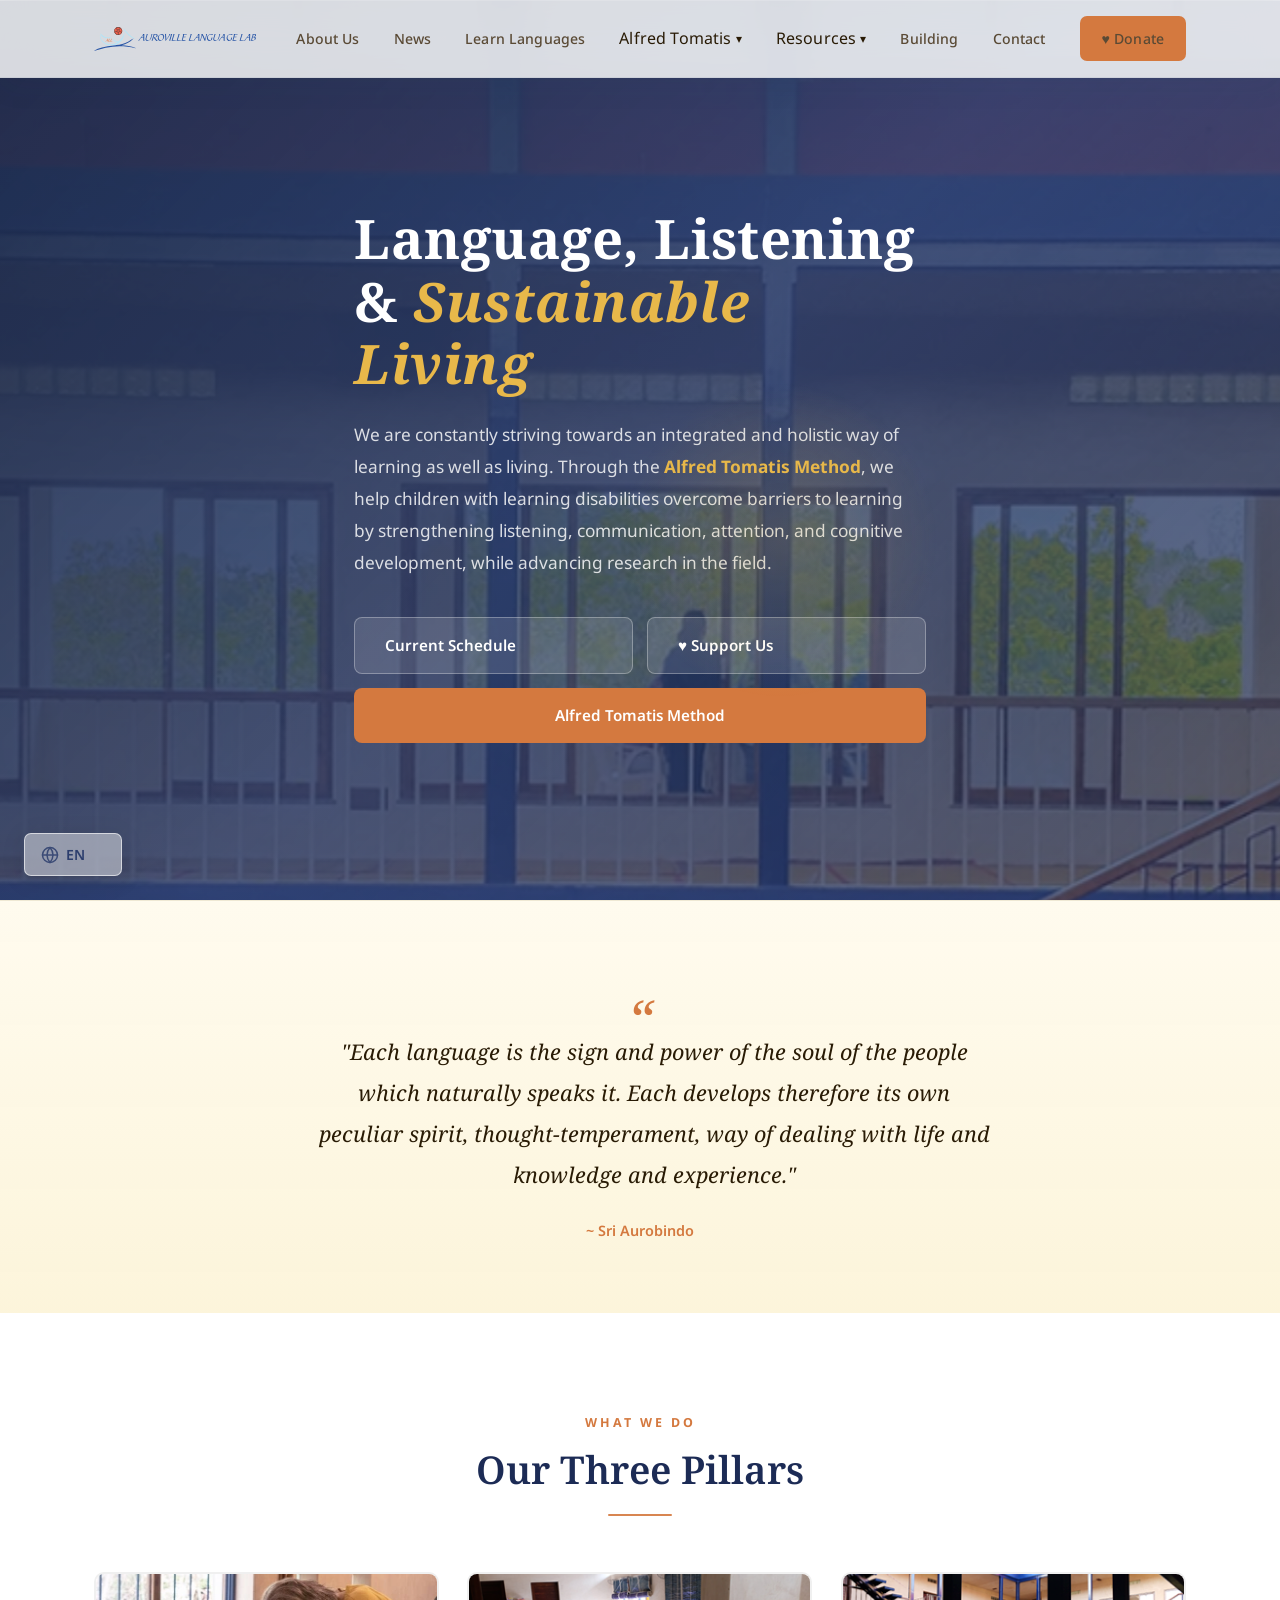
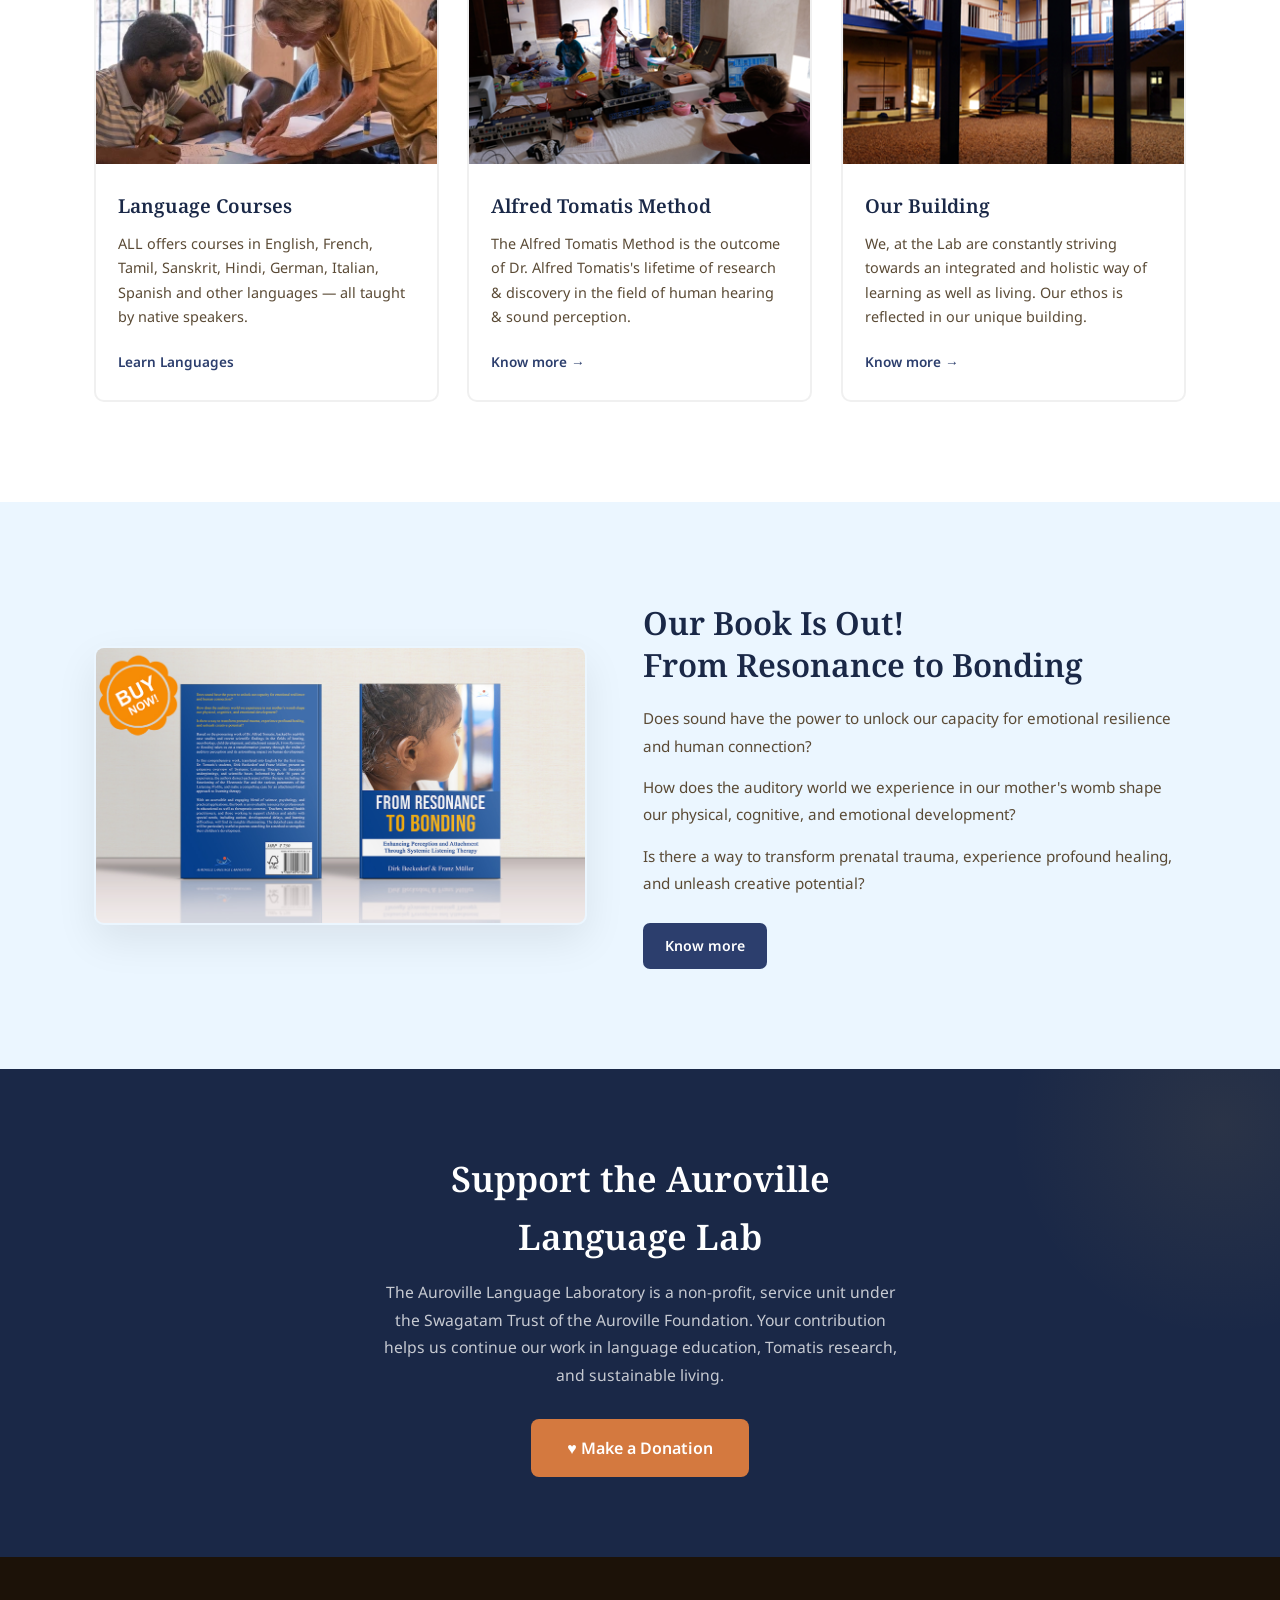
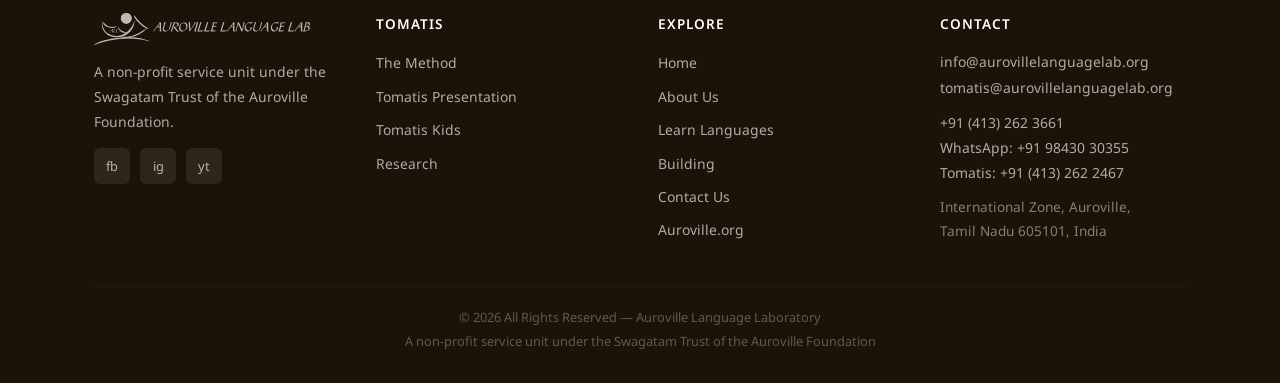
==== commit 425b5f00: "fixes" ====
--- a/index.html
+++ b/index.html
@@ -92,7 +92,7 @@
             >
           </li>
           <li>
-            <a href="https://www.aurovillelanguagelab.org/contact/">Contact</a>
+            <a href="contact.html">Contact</a>
           </li>
           <li>
             <a
@@ -221,7 +221,7 @@
           <a href="https://www.aurovillelanguagelab.org/building/">Building</a>
         </li>
         <li>
-          <a href="https://www.aurovillelanguagelab.org/contact/">Contact</a>
+          <a href="contact.html">Contact</a>
         </li>
         <li>
           <a
@@ -291,60 +291,65 @@
           <h2 class="section-header__title">Our Three Pillars</h2>
         </div>
         <div class="pillars__grid">
-          <div class="pillar-card reveal reveal-slide-left">
-            <img
-              class="pillar-card__image"
-              src="files/auroville-language-lab-language-courses-pic-1.webp"
-              alt="Language Courses"
-            />
-            <div class="pillar-card__body">
-              <h3 class="pillar-card__title">Language Courses</h3>
-              <p class="pillar-card__desc">
-                ALL offers courses in English, French, Tamil, Sanskrit, Hindi,
-                German, Italian, Spanish and other languages — all taught by
-                native speakers.
-              </p>
-              <a href="languages.html" class="pillar-card__link"
-                >Learn Languages</a
-              >
+          <a href="languages.html">
+            <div class="pillar-card reveal reveal-slide-left">
+              <img
+                class="pillar-card__image"
+                src="files/auroville-language-lab-language-courses-pic-1.webp"
+                alt="Language Courses"
+              />
+              <div class="pillar-card__body">
+                <h3 class="pillar-card__title">Language Courses</h3>
+                <p class="pillar-card__desc">
+                  ALL offers courses in English, French, Tamil, Sanskrit, Hindi,
+                  German, Italian, Spanish and other languages — all taught by
+                  native speakers.
+                </p>
+                <p class="pillar-card__link">Learn Languages</p>
+              </div>
             </div>
-          </div>
-          <div class="pillar-card reveal reveal-zoom">
-            <img
-              class="pillar-card__image"
-              src="files/auroville-language-lab-language-courses-pic-3-2.png"
-              alt="Alfred Tomatis Method"
-            />
-            <div class="pillar-card__body">
-              <h3 class="pillar-card__title">Alfred Tomatis Method</h3>
-              <p class="pillar-card__desc">
-                The Alfred Tomatis Method is the outcome of Dr. Alfred Tomatis's
-                lifetime of research & discovery in the field of human hearing &
-                sound perception.
-              </p>
-              <a href="tomatis.html" class="pillar-card__link">Know more →</a>
+          </a>
+          <a href="tomatis.html">
+            <div class="pillar-card reveal reveal-zoom">
+              <img
+                class="pillar-card__image"
+                src="files/auroville-language-lab-language-courses-pic-3-2.png"
+                alt="Alfred Tomatis Method"
+              />
+              <div class="pillar-card__body">
+                <h3 class="pillar-card__title">Alfred Tomatis Method</h3>
+                <p class="pillar-card__desc">
+                  The Alfred Tomatis Method is the outcome of Dr. Alfred
+                  Tomatis's lifetime of research & discovery in the field of
+                  human hearing & sound perception.
+                </p>
+                <p href="tomatis.html" class="pillar-card__link">Know more →</p>
+              </div>
             </div>
-          </div>
-          <div class="pillar-card reveal reveal-slide-right">
-            <img
-              class="pillar-card__image"
-              src="files/auroville-language-lab-language-courses-pic-3-1.png"
-              alt="Our Building"
-            />
-            <div class="pillar-card__body">
-              <h3 class="pillar-card__title">Our Building</h3>
-              <p class="pillar-card__desc">
-                We, at the Auroville Language Lab are constantly striving
-                towards an integrated and holistic way of learning as well as
-                living. Our ethos is reflected in our unique building.
-              </p>
-              <a
-                href="https://aurovillelanguagelab.org/building/"
-                class="pillar-card__link"
-                >Know more →</a
-              >
+          </a>
+          <a href="https://aurovillelanguagelab.org/building/">
+            <div class="pillar-card reveal reveal-slide-right">
+              <img
+                class="pillar-card__image"
+                src="files/auroville-language-lab-language-courses-pic-3-1.png"
+                alt="Our Building"
+              />
+              <div class="pillar-card__body">
+                <h3 class="pillar-card__title">Our Building</h3>
+                <p class="pillar-card__desc">
+                  We, at the Lab are constantly striving towards an integrated
+                  and holistic way of learning as well as living. Our ethos is
+                  reflected in our unique building.
+                </p>
+                <p
+                  href="https://aurovillelanguagelab.org/building/"
+                  class="pillar-card__link"
+                >
+                  Know more →
+                </p>
+              </div>
             </div>
-          </div>
+          </a>
         </div>
       </div>
     </section>
@@ -512,9 +517,7 @@
                 >
               </li>
               <li>
-                <a href="https://aurovillelanguagelab.org/contact/"
-                  >Contact Us</a
-                >
+                <a href="contact.html">Contact Us</a>
               </li>
               <li>
                 <a
@@ -661,24 +664,31 @@
       // Hero parallax + zoom
       const heroEl = document.querySelector(".hero");
       const heroBg = document.querySelector(".hero__bg");
-      if (heroBg && !window.matchMedia("(prefers-reduced-motion: reduce)").matches) {
+      if (
+        heroBg &&
+        !window.matchMedia("(prefers-reduced-motion: reduce)").matches
+      ) {
         let ticking = false;
-        window.addEventListener("scroll", () => {
-          if (!ticking) {
-            requestAnimationFrame(() => {
-              const scrolled = window.scrollY;
-              const heroH = heroEl.offsetHeight;
-              if (scrolled < heroH) {
-                const progress = scrolled / heroH; // 0 → 1
-                const translateY = scrolled * 0.3;  // slow drift down
-                const scale = 1.08 + progress * 0.07; // 1.08 → 1.15
-                heroBg.style.transform = `scale(${scale}) translateY(${translateY}px)`;
-              }
-              ticking = false;
-            });
-            ticking = true;
-          }
-        }, { passive: true });
+        window.addEventListener(
+          "scroll",
+          () => {
+            if (!ticking) {
+              requestAnimationFrame(() => {
+                const scrolled = window.scrollY;
+                const heroH = heroEl.offsetHeight;
+                if (scrolled < heroH) {
+                  const progress = scrolled / heroH; // 0 → 1
+                  const translateY = scrolled * 0.3; // slow drift down
+                  const scale = 1.08 + progress * 0.07; // 1.08 → 1.15
+                  heroBg.style.transform = `scale(${scale}) translateY(${translateY}px)`;
+                }
+                ticking = false;
+              });
+              ticking = true;
+            }
+          },
+          { passive: true },
+        );
       }
     </script>
   </body>
--- a/styles.css
+++ b/styles.css
@@ -700,10 +700,11 @@
   z-index: 1;
 }
 
-/* Sub-page hero layout (tomatis, languages & about) */
+/* Sub-page hero layout (tomatis, languages, about & news) */
 .page-tomatis .hero,
 .page-languages .hero,
-.page-about .hero {
+.page-about .hero,
+.page-news .hero {
   flex-direction: column;
   justify-content: flex-end;
 }
@@ -1165,7 +1166,7 @@
 
 .benefits__grid {
   display: grid;
-  grid-template-columns: repeat(3, 1fr);
+  grid-template-columns: repeat(2, 2fr);
   gap: 24px;
   margin-bottom: 48px;
 }
@@ -1249,10 +1250,18 @@
   color: var(--tomatis-amber-light);
 }
 
+#applications {
+  background: #e8f2f9;
+}
+
 /* ===== DR. TOMATIS / DOCTOR SECTION ===== */
 .doctor {
   padding: var(--section-padding);
-  background: var(--tomatis-cream);
+  background: #e8f2f9;
+}
+
+#story {
+  background: #fdf6ec;
 }
 
 .doctor__grid {
@@ -1421,7 +1430,7 @@
 /* ===== PROGRAMS ===== */
 .programs {
   padding: var(--section-padding);
-  background: var(--color-white);
+  background: #e8f2f9;
 }
 
 .programs__note {
@@ -1463,13 +1472,15 @@
   vertical-align: top;
   line-height: 1.6;
   color: var(--color-text-light);
+  background: #ffffffbc;
 }
 
 .programs__table tr:last-child td {
   border-bottom: none;
 }
+
 .programs__table tr:nth-child(even) td {
-  background: rgba(235, 246, 255, 0.5);
+  background: rgba(255, 248, 235, 0.768);
 }
 .programs__table tbody tr {
   transition: background 0.2s ease;
@@ -1611,15 +1622,87 @@
 .testimonial-slider {
   display: flex;
   gap: 24px;
-  overflow-x: auto;
-  padding-bottom: 12px;
-  scroll-snap-type: x mandatory;
-  -webkit-overflow-scrolling: touch;
-  scroll-padding: 24px;
-}
-
-.testimonial-slider::-webkit-scrollbar {
-  display: none;
+  overflow: hidden;
+  padding: 24px 0 32px;
+  position: relative;
+  transition: none;
+  /* Edge fade mask — only on the track viewport, not the nav */
+  -webkit-mask-image: linear-gradient(
+    to right,
+    transparent 0%,
+    black 18%,
+    black 82%,
+    transparent 100%
+  );
+  mask-image: linear-gradient(
+    to right,
+    transparent 0%,
+    black 18%,
+    black 82%,
+    transparent 100%
+  );
+}
+
+/* Track that actually moves */
+.testimonial-track {
+  display: flex;
+  gap: 24px;
+  transition: transform 0.5s cubic-bezier(0.4, 0, 0.2, 1);
+  will-change: transform;
+}
+
+.testimonial-card {
+  min-width: 420px;
+  max-width: 420px;
+  flex: 0 0 auto;
+  background: var(--color-white);
+  border-radius: 18px;
+  padding: 28px;
+  border: 1px solid rgba(44, 62, 109, 0.08);
+  box-shadow: 0 18px 34px rgba(44, 62, 109, 0.08);
+  display: flex;
+  flex-direction: column;
+  gap: 16px;
+  /* Off-focus state */
+  opacity: 0.38;
+  transform: scale(0.93);
+  transition:
+    opacity 0.45s ease,
+    transform 0.45s ease,
+    box-shadow 0.45s ease;
+}
+
+.testimonial-card--active {
+  opacity: 1;
+  transform: scale(1);
+  box-shadow: 0 24px 50px rgba(44, 62, 109, 0.14);
+  border-color: rgba(44, 62, 109, 0.14);
+}
+
+.testimonial-card__avatar {
+  width: 44px;
+  height: 44px;
+  border-radius: 50%;
+  overflow: hidden;
+}
+
+.testimonial-card__avatar img {
+  width: 100%;
+  height: 100%;
+  object-fit: cover;
+}
+
+.testimonial-card__name {
+  font-family: var(--font-heading);
+  font-weight: 700;
+  margin: 0;
+  font-size: 0.95rem;
+}
+
+.testimonial-card__text {
+  color: var(--color-text-light);
+  line-height: 1.9;
+  margin: 0;
 }
 
 .testimonial-nav {
@@ -1627,9 +1710,12 @@
   top: 50%;
   left: 0;
   right: 0;
+  transform: translateY(-50%);
   display: flex;
   justify-content: space-between;
   pointer-events: none;
+  z-index: 2;
+  padding: 0 4px;
 }
 
 .testimonial-button {
@@ -1643,6 +1729,7 @@
   align-items: center;
   justify-content: center;
   box-shadow: 0 12px 28px rgba(44, 62, 109, 0.08);
+  cursor: pointer;
   transition:
     transform 0.25s ease,
     background 0.25s ease;
@@ -1651,6 +1738,7 @@
 .testimonial-button:hover {
   transform: translateY(-1px);
   background: #fff;
+  box-shadow: 0 16px 32px rgba(44, 62, 109, 0.14);
 }
 
 .testimonial-button svg {
@@ -1658,13 +1746,16 @@
   height: 18px;
   stroke: var(--color-primary);
   stroke-width: 2;
+  fill: none;
+  stroke-linecap: round;
+  stroke-linejoin: round;
 }
 
 .testimonial-dots {
   display: flex;
   justify-content: center;
   gap: 10px;
-  margin-top: 24px;
+  margin-top: 8px;
 }
 
 .testimonial-dot {
@@ -1685,45 +1776,27 @@
   transform: scale(1.16);
 }
 
-.testimonial-card {
-  min-width: 320px;
-  max-width: 420px;
-  flex: 0 0 auto;
-  scroll-snap-align: start;
-  background: var(--color-white);
-  border-radius: 18px;
-  padding: 28px;
-  border: 1px solid rgba(44, 62, 109, 0.08);
-  box-shadow: 0 18px 34px rgba(44, 62, 109, 0.08);
-  display: flex;
-  flex-direction: column;
-  gap: 16px;
-}
-
-.testimonial-card__avatar {
-  width: 44px;
-  height: 44px;
-  border-radius: 50%;
-  overflow: hidden;
-}
-
-.testimonial-card__avatar img {
-  width: 100%;
-  height: 100%;
-  object-fit: cover;
-}
-
-.testimonial-card__name {
-  font-family: var(--font-heading);
-  font-weight: 700;
-  margin: 0;
-  font-size: 0.95rem;
-}
-
-.testimonial-card__text {
-  color: var(--color-text-light);
-  line-height: 1.9;
-  margin: 0;
+@media (max-width: 540px) {
+  .testimonial-card {
+    min-width: calc(100vw - 80px);
+    max-width: calc(100vw - 80px);
+  }
+  .testimonial-slider {
+    -webkit-mask-image: linear-gradient(
+      to right,
+      transparent 0%,
+      black 10%,
+      black 90%,
+      transparent 100%
+    );
+    mask-image: linear-gradient(
+      to right,
+      transparent 0%,
+      black 10%,
+      black 90%,
+      transparent 100%
+    );
+  }
 }
 
 /* ===== CTA ===== */
@@ -2010,6 +2083,37 @@
   }
 }
 
+/* BENEFITS IMAGE TOMATIS */
+.benefits__image {
+  margin-top: 4rem;
+  text-align: center;
+}
+
+.benefits__image img {
+  width: 100%;
+  max-width: 900px;
+  height: auto;
+  display: block;
+  margin: 0 auto;
+  border-radius: 24px;
+  box-shadow: 0 24px 60px rgba(0, 0, 0, 0.12);
+}
+
+.benefits__image figcaption {
+  margin-top: 1rem;
+  font-size: 0.95rem;
+  color: var(--color-text-light, #666);
+  font-style: italic;
+  max-width: 700px;
+  margin-left: auto;
+  margin-right: auto;
+  line-height: 1.6;
+}
+
+#evening {
+  background: #fdf6ec;
+}
+
 @media (max-width: 768px) {
   :root {
     --section-padding: 70px 0;
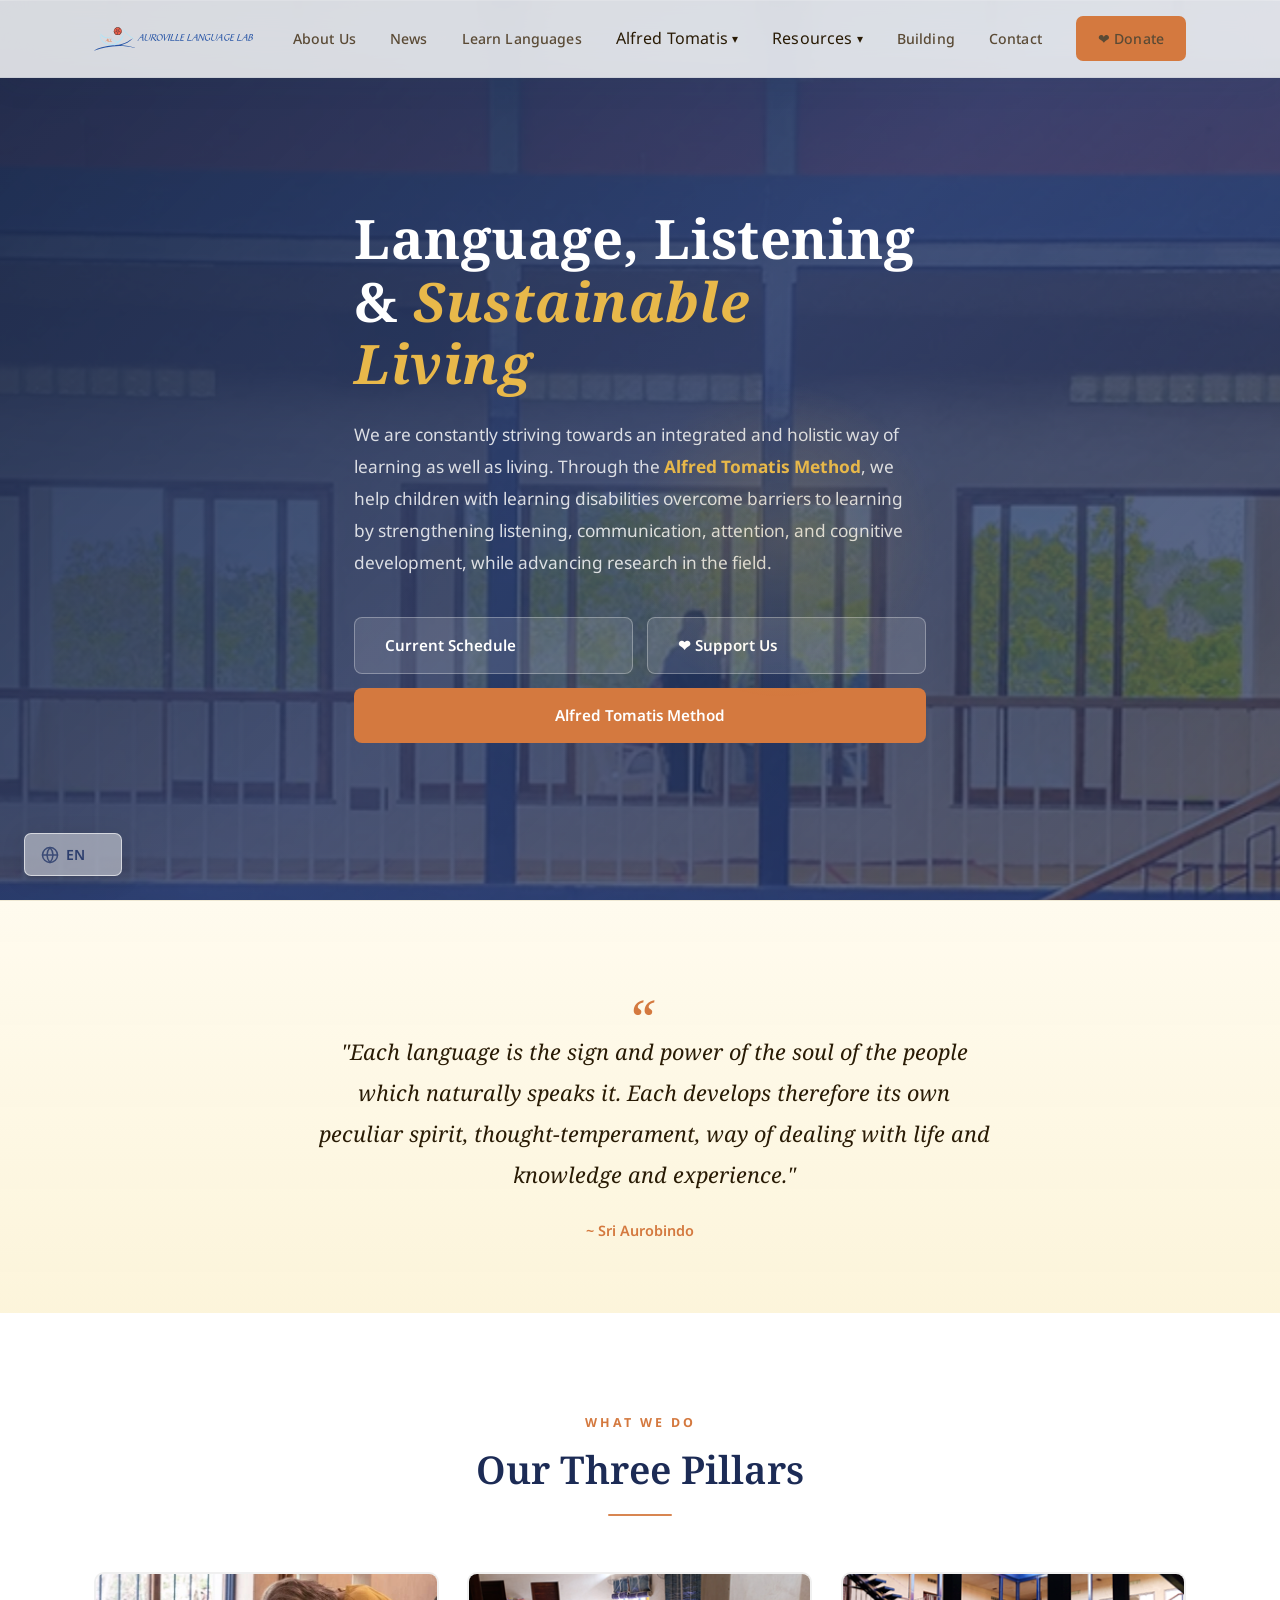
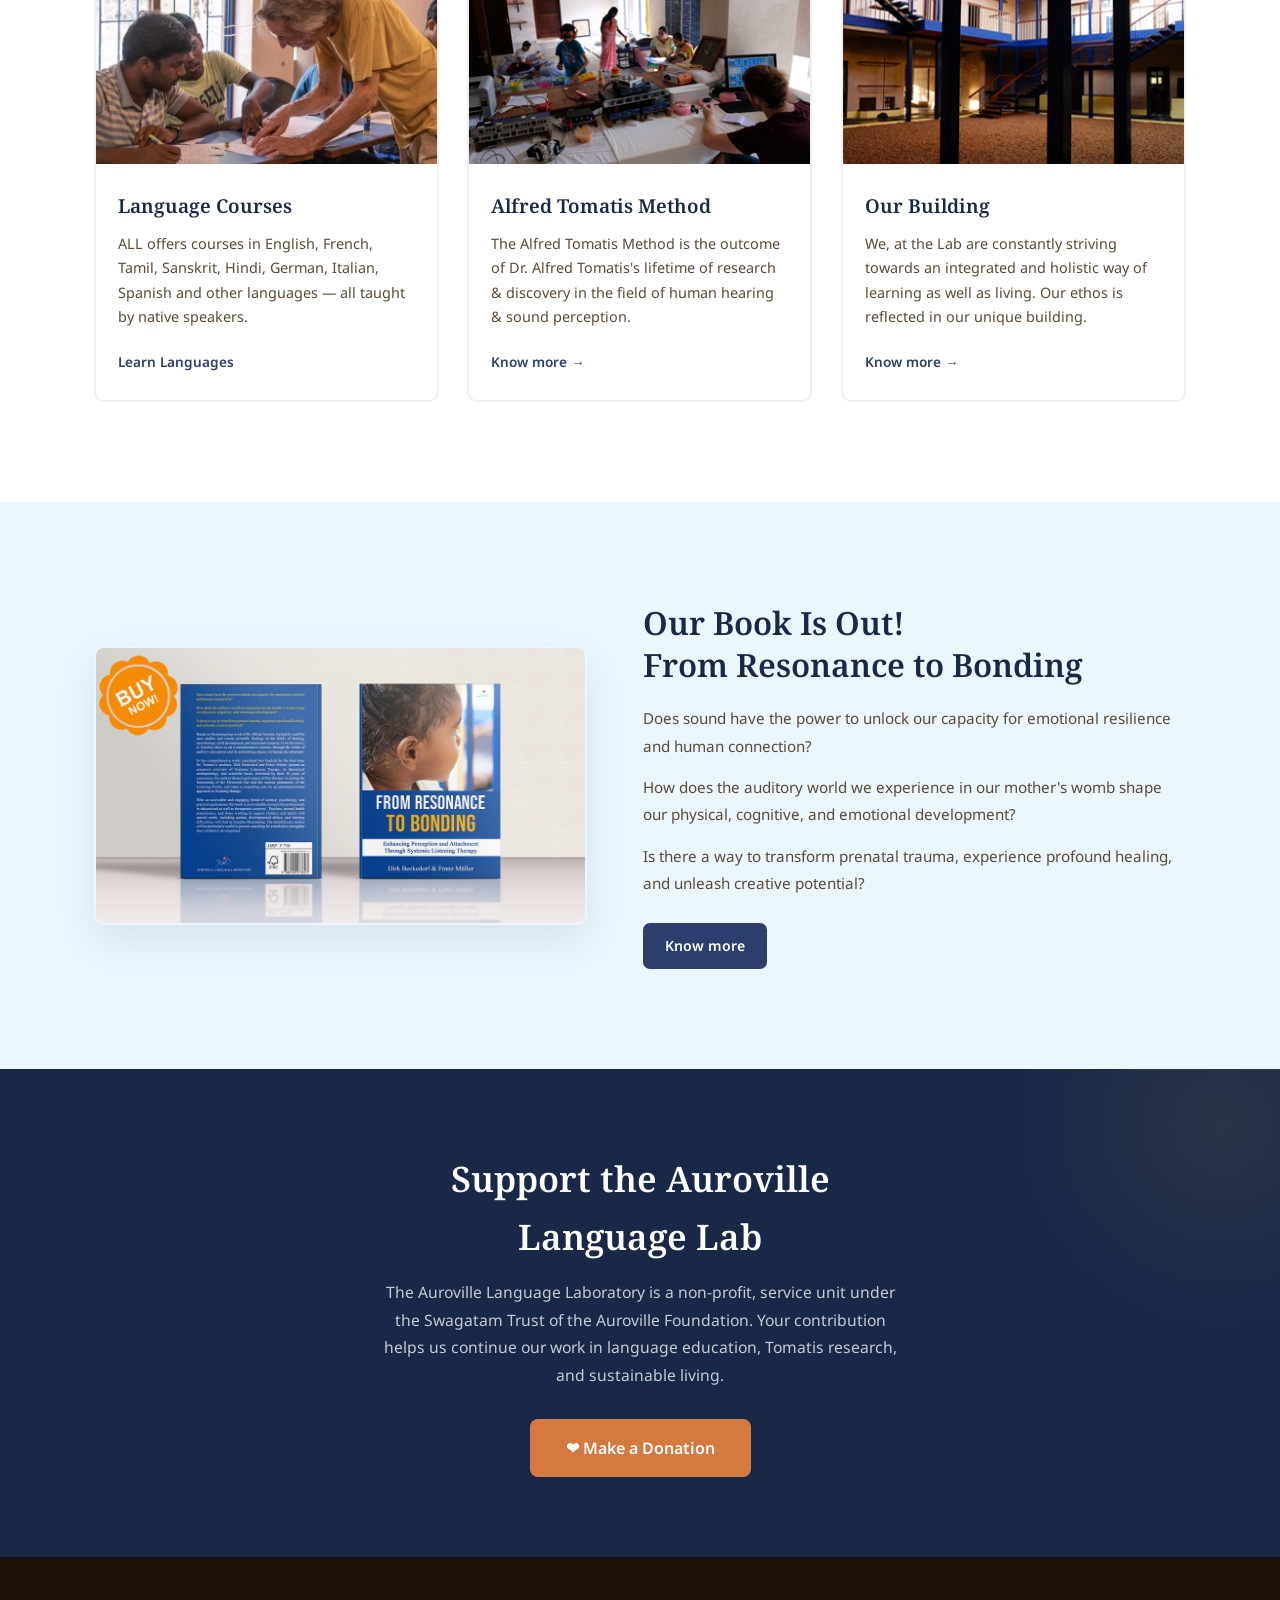
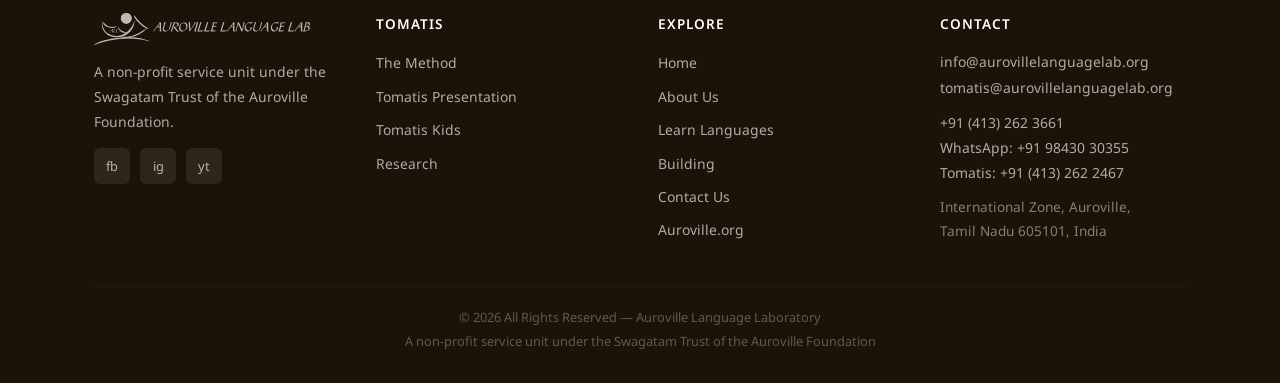
==== commit 67660649: "heart update" ====
--- a/index.html
+++ b/index.html
@@ -98,7 +98,7 @@
             <a
               href="https://aurovillelanguagelab.org/donation/"
               class="btn btn--accent"
-              >&#9829; Donate</a
+              >❤ Donate</a
             >
           </li>
         </ul>
@@ -261,7 +261,7 @@
           <a
             href="https://aurovillelanguagelab.org/donation/"
             class="btn btn--glass btn--large"
-            >♥ Support Us</a
+            >❤ Support Us</a
           >
           <a href="tomatis.html" class="btn btn--accent btn--large btn--tomatis"
             >Alfred Tomatis Method</a
@@ -401,7 +401,7 @@
           href="https://aurovillelanguagelab.org/donation/"
           class="btn btn--accent btn--large"
         >
-          ♥ Make a Donation
+          ❤ Make a Donation
         </a>
       </div>
     </section>
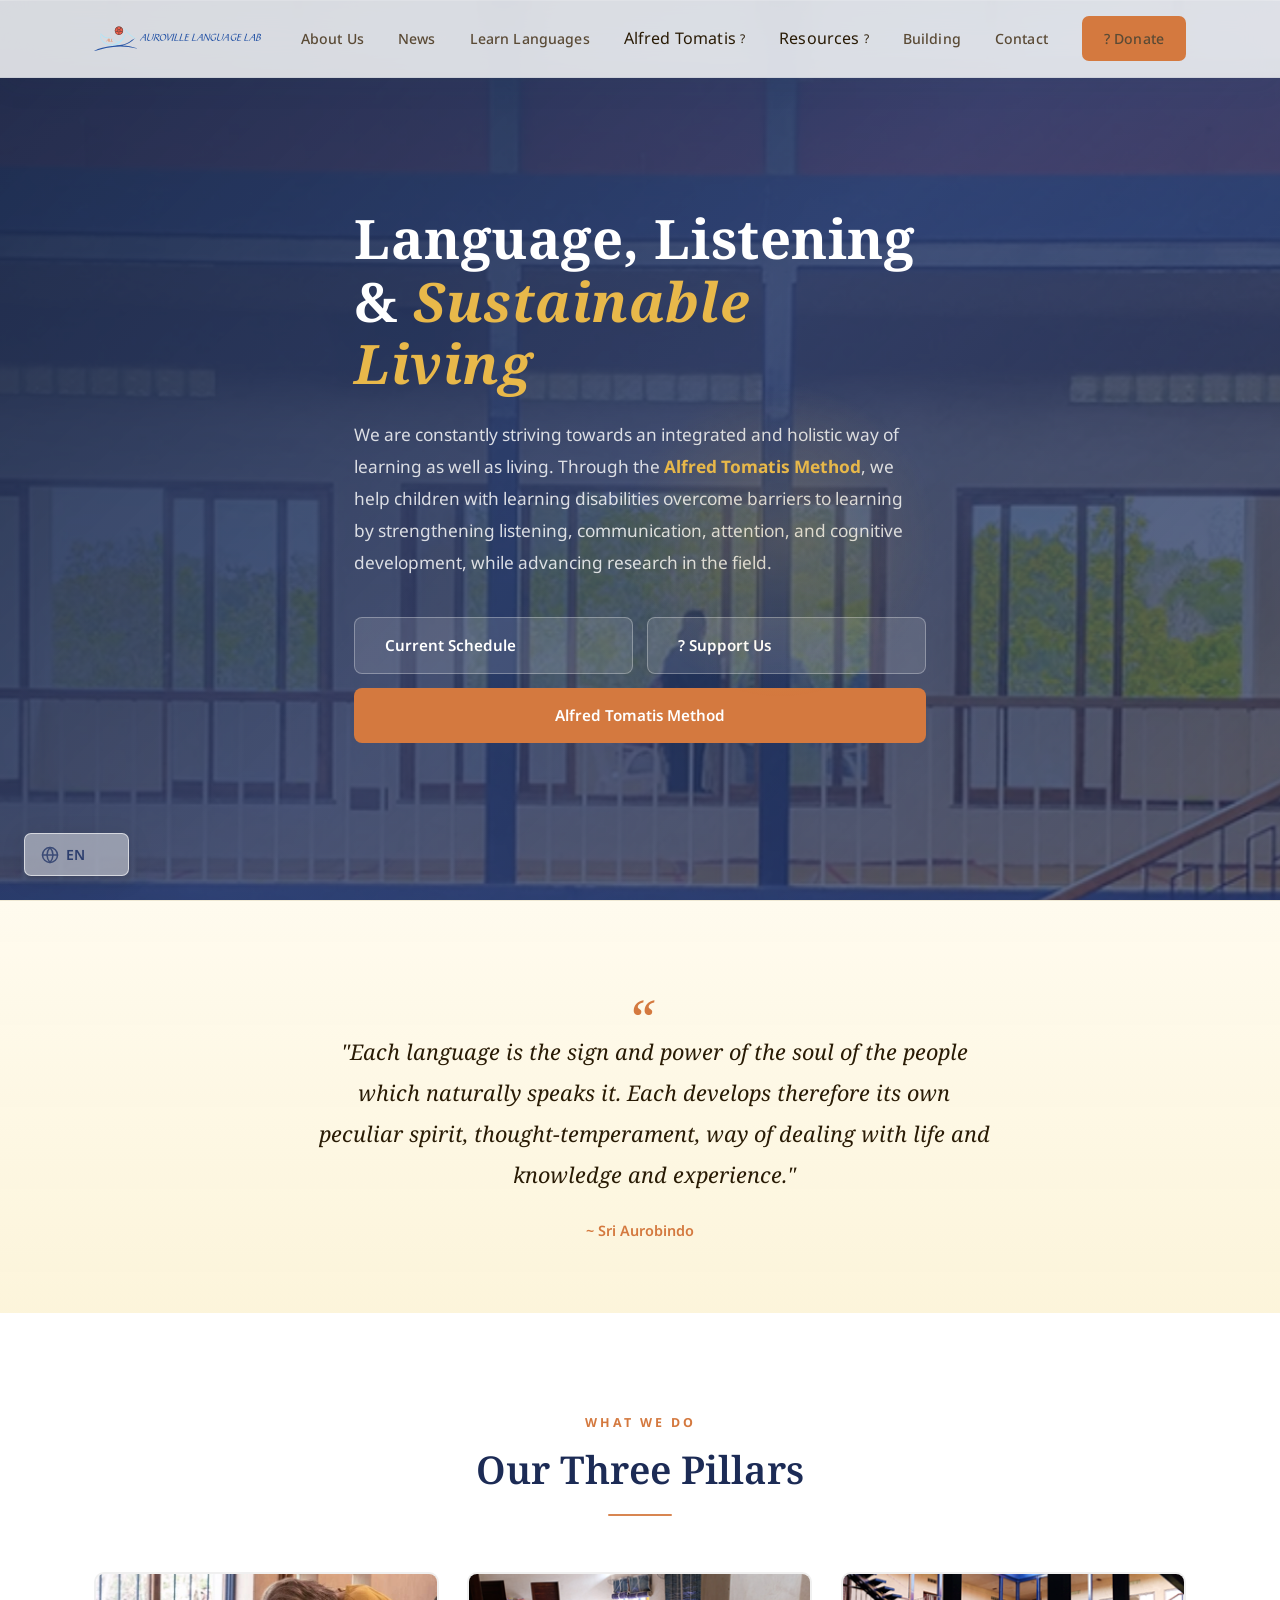
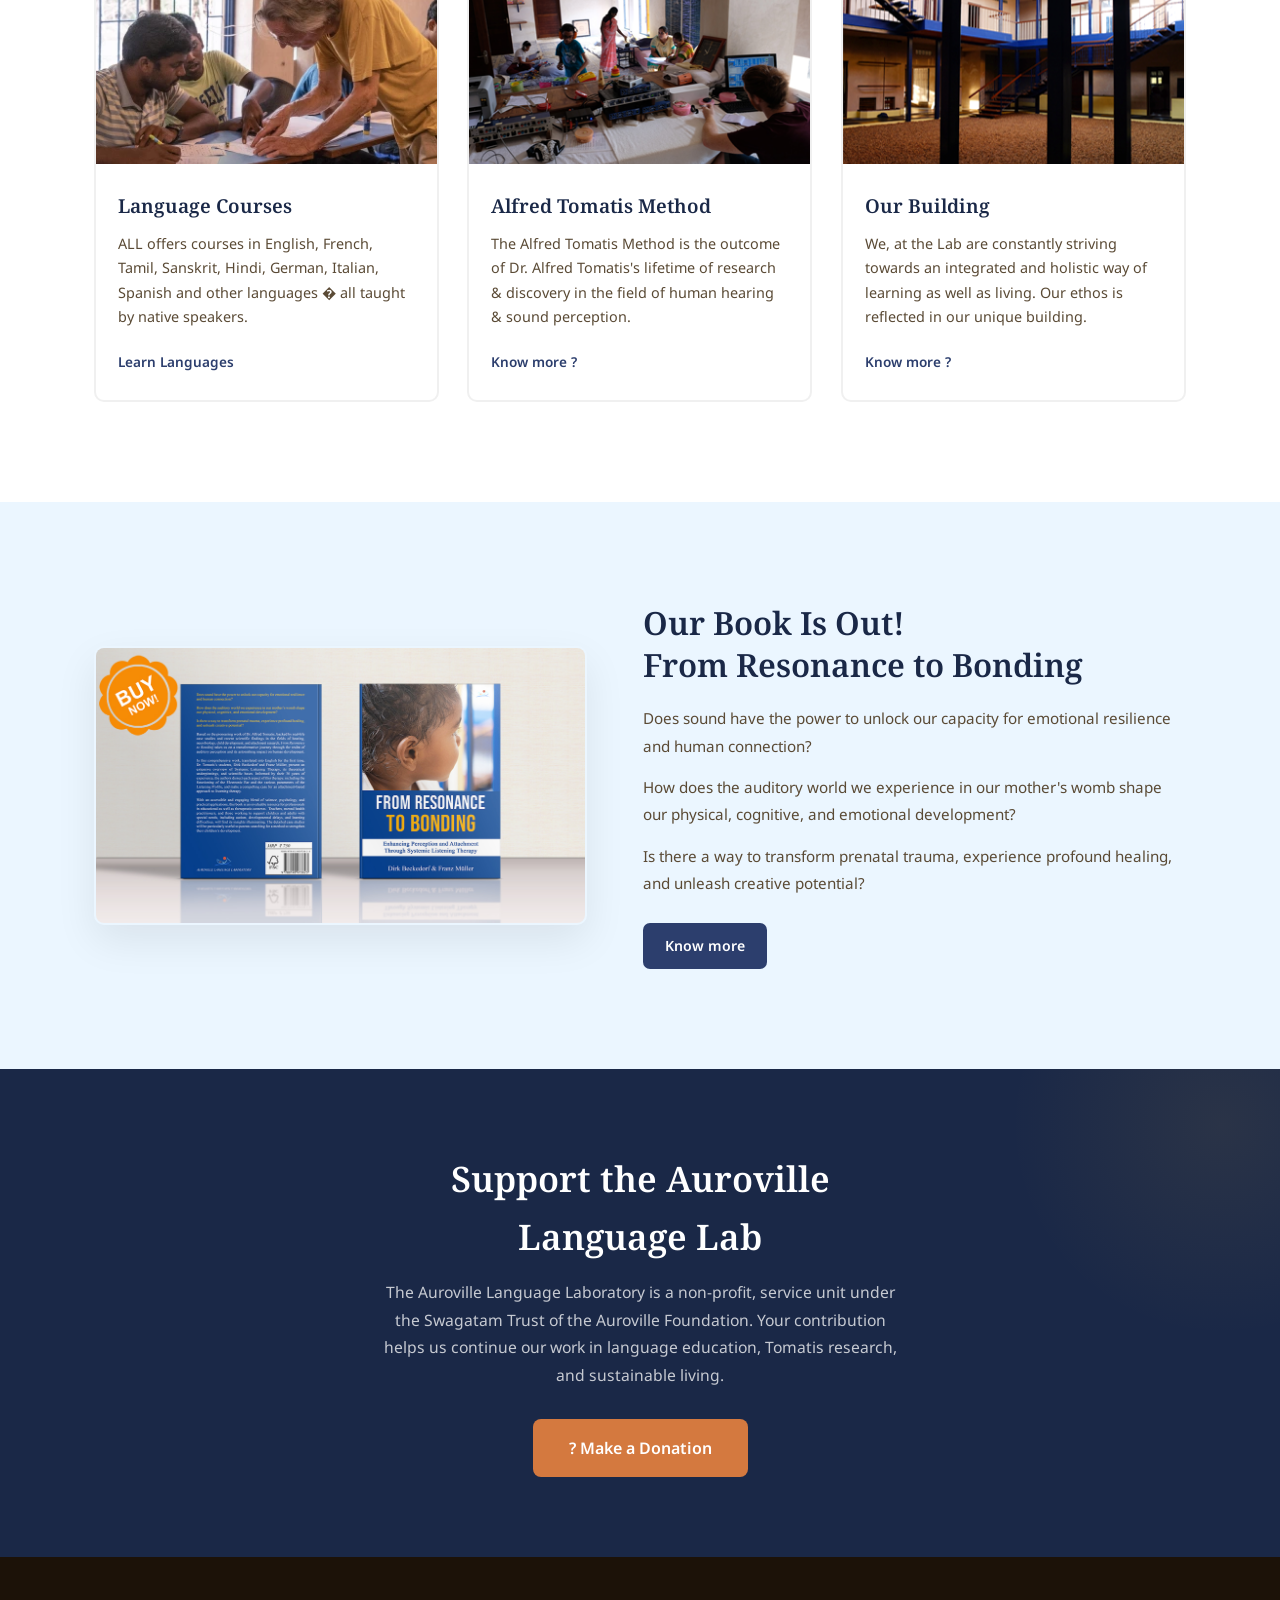
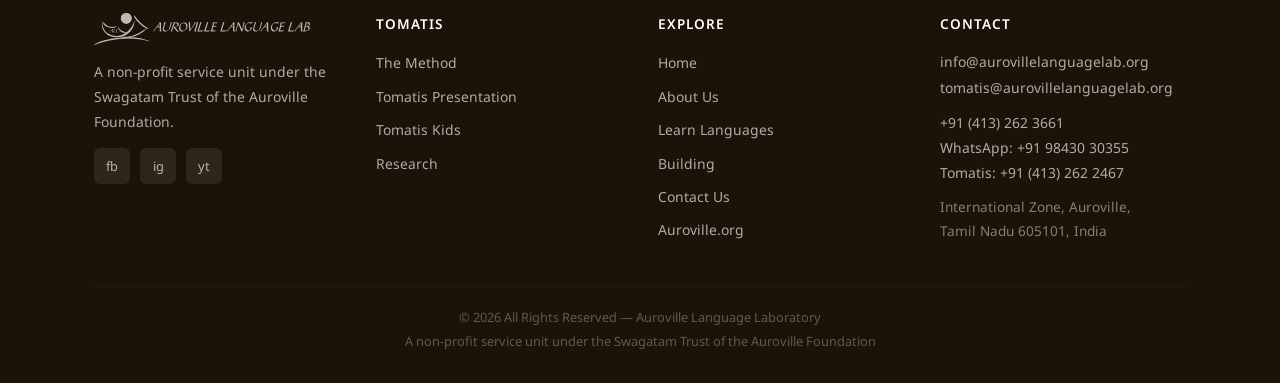
==== commit feff9b6a: "added tour, pages, design changes and fixes" ====
--- a/index.html
+++ b/index.html
@@ -1,4 +1,4 @@
-﻿<!doctype html>
+<!doctype html>
 <html lang="en">
   <head>
     <meta charset="UTF-8" />
@@ -41,7 +41,7 @@
               aria-expanded="false"
             >
               Alfred Tomatis
-              <span class="nav__caret" aria-hidden="true">▾</span>
+              <span class="nav__caret" aria-hidden="true">?</span>
             </button>
             <ul class="nav__dropdown">
               <li><a href="tomatis.html">The Method</a></li>
@@ -63,7 +63,7 @@
               type="button"
               aria-expanded="false"
             >
-              Resources <span class="nav__caret" aria-hidden="true">▾</span>
+              Resources <span class="nav__caret" aria-hidden="true">?</span>
             </button>
             <ul class="nav__dropdown">
               <li>
@@ -87,7 +87,7 @@
             </ul>
           </li>
           <li>
-            <a href="https://www.aurovillelanguagelab.org/building/"
+            <a href="building.html"
               >Building</a
             >
           </li>
@@ -98,7 +98,7 @@
             <a
               href="https://aurovillelanguagelab.org/donation/"
               class="btn btn--accent"
-              >❤ Donate</a
+              >? Donate</a
             >
           </li>
         </ul>
@@ -121,7 +121,7 @@
           id="closeModalBtn"
           aria-label="Close schedule modal"
         >
-          ×
+          �
         </button>
         <div class="modal-body">
           <h2 class="modal-title">Current Schedule</h2>
@@ -137,7 +137,7 @@
             The evening conversation sessions are a chance for everyone to
             practice speaking with native speakers and offer their time. Barring
             indicated exceptions, these sessions usually happen weekdays from
-            5–6 pm as follows:
+            5�6 pm as follows:
           </p>
           <ul
             class="modal-text"
@@ -145,12 +145,12 @@
           >
             <li>
               Mondays: French with Isabelle (1st, 3rd and 5th week of the
-              month)… with Coco and Gaspard (2nd and 4th week of the month) 5–6
+              month)� with Coco and Gaspard (2nd and 4th week of the month) 5�6
               pm
             </li>
             <li>
               Wednesdays &amp; Thursdays: Sanskrit chanting with Remesh
-              5:30–6:30 pm
+              5:30�6:30 pm
             </li>
           </ul>
           <a
@@ -218,7 +218,7 @@
           </ul>
         </li>
         <li>
-          <a href="https://www.aurovillelanguagelab.org/building/">Building</a>
+          <a href="building.html">Building</a>
         </li>
         <li>
           <a href="contact.html">Contact</a>
@@ -261,7 +261,7 @@
           <a
             href="https://aurovillelanguagelab.org/donation/"
             class="btn btn--glass btn--large"
-            >❤ Support Us</a
+            >? Support Us</a
           >
           <a href="tomatis.html" class="btn btn--accent btn--large btn--tomatis"
             >Alfred Tomatis Method</a
@@ -302,7 +302,7 @@
                 <h3 class="pillar-card__title">Language Courses</h3>
                 <p class="pillar-card__desc">
                   ALL offers courses in English, French, Tamil, Sanskrit, Hindi,
-                  German, Italian, Spanish and other languages — all taught by
+                  German, Italian, Spanish and other languages � all taught by
                   native speakers.
                 </p>
                 <p class="pillar-card__link">Learn Languages</p>
@@ -323,11 +323,11 @@
                   Tomatis's lifetime of research & discovery in the field of
                   human hearing & sound perception.
                 </p>
-                <p href="tomatis.html" class="pillar-card__link">Know more →</p>
+                <p href="tomatis.html" class="pillar-card__link">Know more ?</p>
               </div>
             </div>
           </a>
-          <a href="https://aurovillelanguagelab.org/building/">
+          <a href="building.html">
             <div class="pillar-card reveal reveal-slide-right">
               <img
                 class="pillar-card__image"
@@ -342,10 +342,10 @@
                   reflected in our unique building.
                 </p>
                 <p
-                  href="https://aurovillelanguagelab.org/building/"
+                  href="building.html"
                   class="pillar-card__link"
                 >
-                  Know more →
+                  Know more ?
                 </p>
               </div>
             </div>
@@ -401,7 +401,7 @@
           href="https://aurovillelanguagelab.org/donation/"
           class="btn btn--accent btn--large"
         >
-          ❤ Make a Donation
+          ? Make a Donation
         </a>
       </div>
     </section>
@@ -429,11 +429,11 @@
       </button>
       <div class="lang-switcher__options">
         <a href="#" class="lang-switcher__option active">English</a>
-        <a href="#" class="lang-switcher__option">Français</a>
+        <a href="#" class="lang-switcher__option">Fran�ais</a>
         <a href="#" class="lang-switcher__option">Deutsch</a>
-        <a href="#" class="lang-switcher__option">Español</a>
-        <a href="#" class="lang-switcher__option">தமிழ்</a>
-        <a href="#" class="lang-switcher__option">हिन्दी</a>
+        <a href="#" class="lang-switcher__option">Espa�ol</a>
+        <a href="#" class="lang-switcher__option">?????</a>
+        <a href="#" class="lang-switcher__option">??????</a>
       </div>
     </div>
 
@@ -512,7 +512,7 @@
                 <a href="languages.html">Learn Languages</a>
               </li>
               <li>
-                <a href="https://aurovillelanguagelab.org/building/"
+                <a href="building.html"
                   >Building</a
                 >
               </li>
@@ -677,9 +677,9 @@
                 const scrolled = window.scrollY;
                 const heroH = heroEl.offsetHeight;
                 if (scrolled < heroH) {
-                  const progress = scrolled / heroH; // 0 → 1
+                  const progress = scrolled / heroH; // 0 ? 1
                   const translateY = scrolled * 0.3; // slow drift down
-                  const scale = 1.08 + progress * 0.07; // 1.08 → 1.15
+                  const scale = 1.08 + progress * 0.07; // 1.08 ? 1.15
                   heroBg.style.transform = `scale(${scale}) translateY(${translateY}px)`;
                 }
                 ticking = false;
--- a/styles.css
+++ b/styles.css
@@ -131,6 +131,7 @@
   border: none;
   cursor: pointer;
   font: inherit;
+  letter-spacing: 0.01em;
   color: inherit;
   display: inline-flex;
   align-items: center;
@@ -704,7 +705,8 @@
 .page-tomatis .hero,
 .page-languages .hero,
 .page-about .hero,
-.page-news .hero {
+.page-news .hero,
+.page-building .hero {
   flex-direction: column;
   justify-content: flex-end;
 }
@@ -2347,6 +2349,12 @@
   }
 }
 
+/* ===== PAGE-SPECIFIC: BUILDING ===== */
+
+.page-building .hero__bg {
+  background-image: url("files/auroville-language-lab-language-about-sustainable-architecture.webp");
+}
+
 /* ===== PAGE-SPECIFIC: ABOUT ===== */
 
 .page-about .hero__bg {
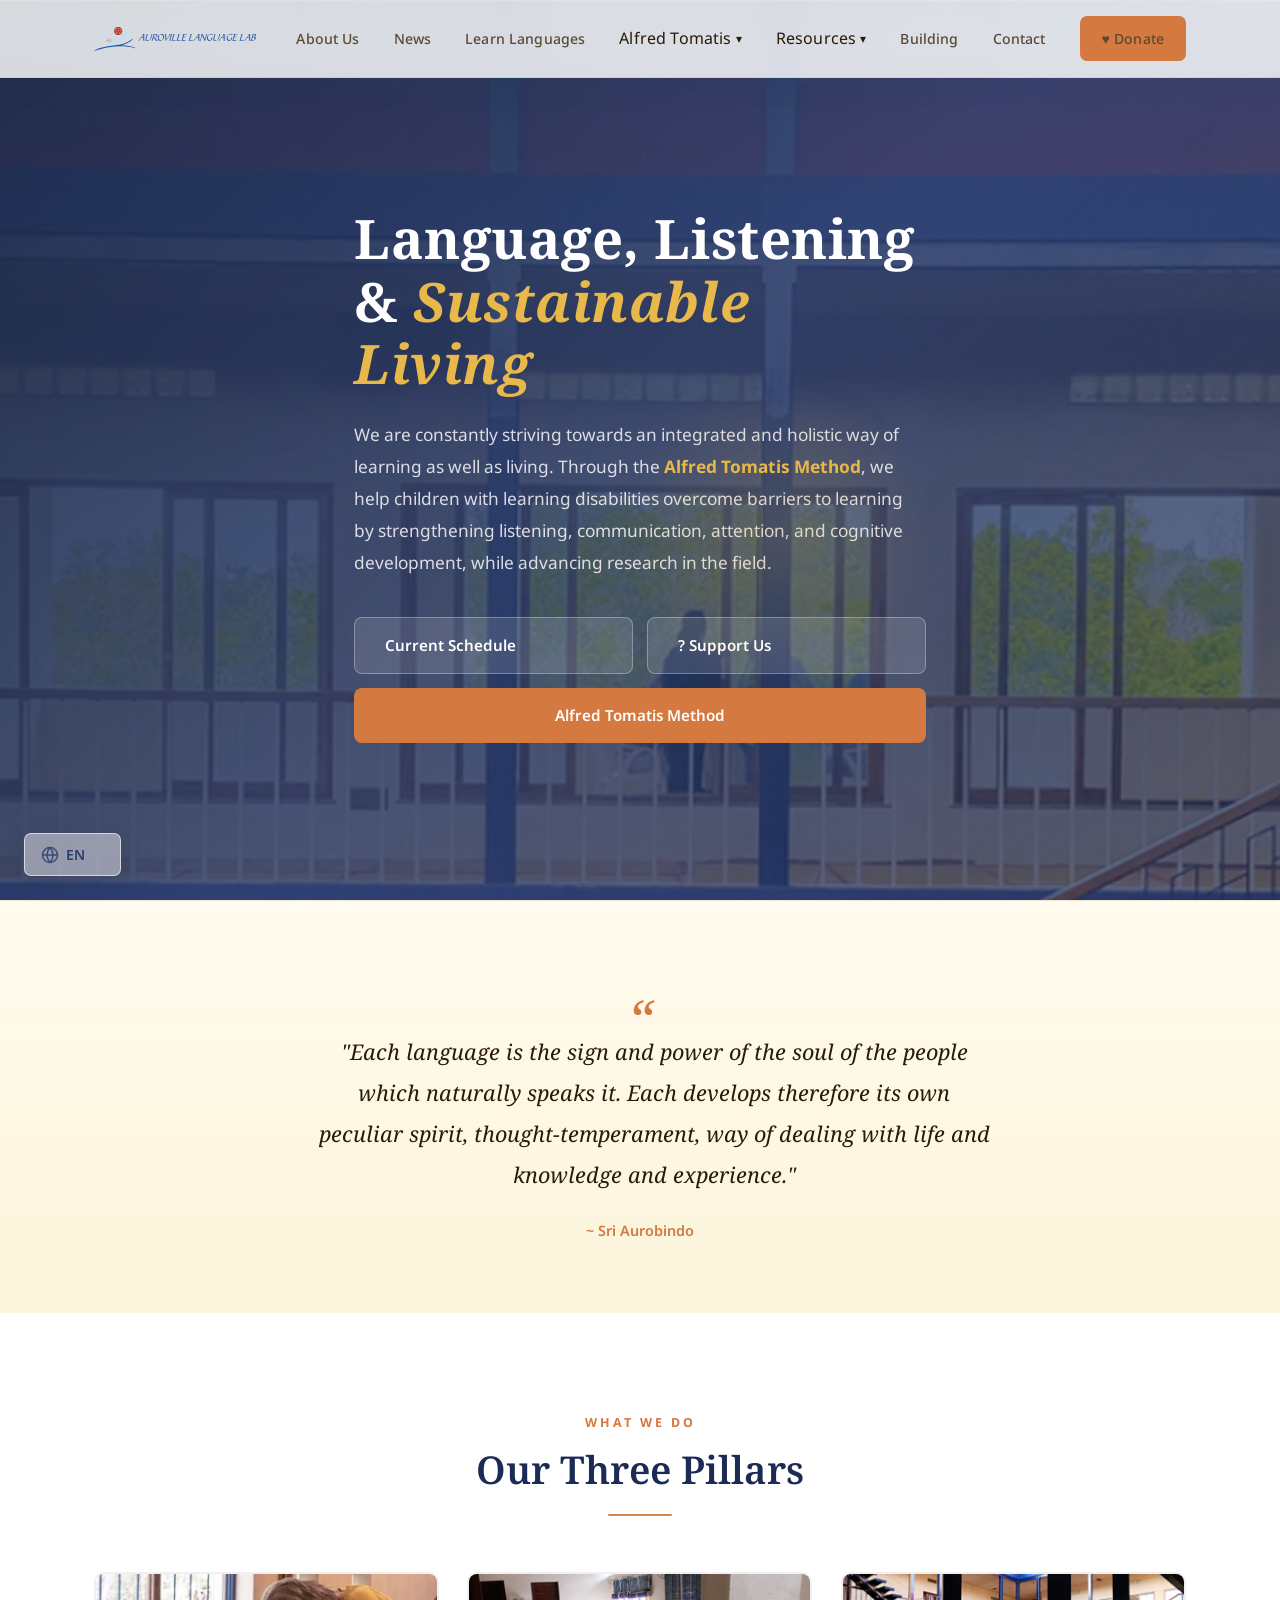
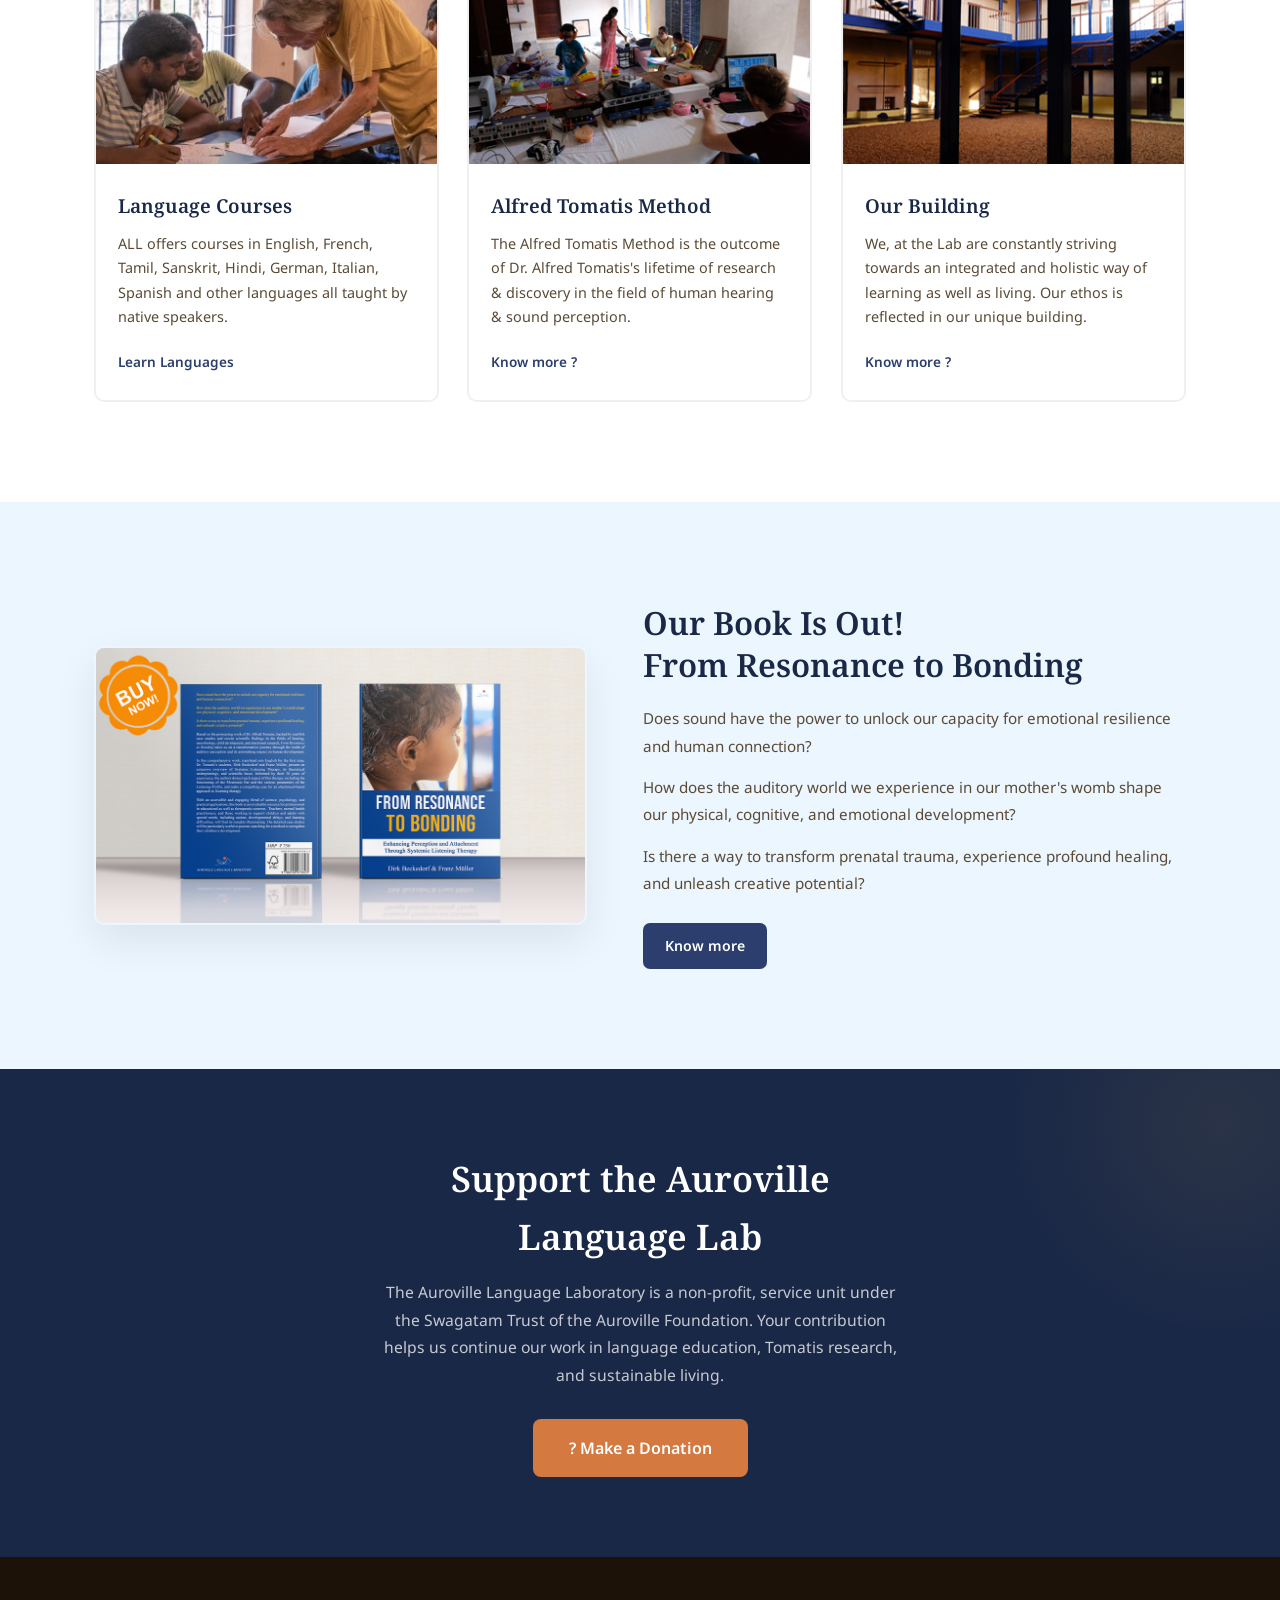
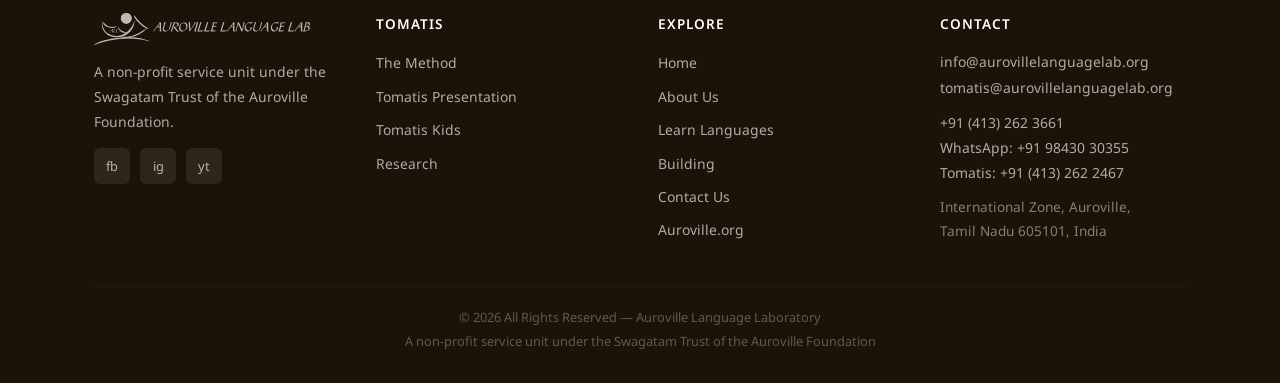
==== commit 2638f4c8: "fixes" ====
--- a/index.html
+++ b/index.html
@@ -41,7 +41,7 @@
               aria-expanded="false"
             >
               Alfred Tomatis
-              <span class="nav__caret" aria-hidden="true">?</span>
+              <span class="nav__caret" aria-hidden="true">&#9662;</span>
             </button>
             <ul class="nav__dropdown">
               <li><a href="tomatis.html">The Method</a></li>
@@ -63,7 +63,7 @@
               type="button"
               aria-expanded="false"
             >
-              Resources <span class="nav__caret" aria-hidden="true">?</span>
+              Resources <span class="nav__caret" aria-hidden="true">&#9662;</span>
             </button>
             <ul class="nav__dropdown">
               <li>
@@ -96,9 +96,9 @@
           </li>
           <li>
             <a
-              href="https://aurovillelanguagelab.org/donation/"
+              href="donation.html"
               class="btn btn--accent"
-              >? Donate</a
+              >&#9829; Donate</a
             >
           </li>
         </ul>
@@ -121,7 +121,7 @@
           id="closeModalBtn"
           aria-label="Close schedule modal"
         >
-          �
+          
         </button>
         <div class="modal-body">
           <h2 class="modal-title">Current Schedule</h2>
@@ -137,7 +137,7 @@
             The evening conversation sessions are a chance for everyone to
             practice speaking with native speakers and offer their time. Barring
             indicated exceptions, these sessions usually happen weekdays from
-            5�6 pm as follows:
+            56 pm as follows:
           </p>
           <ul
             class="modal-text"
@@ -145,12 +145,12 @@
           >
             <li>
               Mondays: French with Isabelle (1st, 3rd and 5th week of the
-              month)� with Coco and Gaspard (2nd and 4th week of the month) 5�6
+              month) with Coco and Gaspard (2nd and 4th week of the month) 56
               pm
             </li>
             <li>
               Wednesdays &amp; Thursdays: Sanskrit chanting with Remesh
-              5:30�6:30 pm
+              5:306:30 pm
             </li>
           </ul>
           <a
@@ -225,7 +225,7 @@
         </li>
         <li>
           <a
-            href="https://aurovillelanguagelab.org/donation/"
+            href="donation.html"
             class="btn btn--accent"
             style="text-align: center; margin-top: 8px"
             >&#9829; Donate</a
@@ -259,7 +259,7 @@
             >Current Schedule</a
           >
           <a
-            href="https://aurovillelanguagelab.org/donation/"
+            href="donation.html"
             class="btn btn--glass btn--large"
             >? Support Us</a
           >
@@ -302,7 +302,7 @@
                 <h3 class="pillar-card__title">Language Courses</h3>
                 <p class="pillar-card__desc">
                   ALL offers courses in English, French, Tamil, Sanskrit, Hindi,
-                  German, Italian, Spanish and other languages � all taught by
+                  German, Italian, Spanish and other languages  all taught by
                   native speakers.
                 </p>
                 <p class="pillar-card__link">Learn Languages</p>
@@ -398,7 +398,7 @@
           and sustainable living.
         </p>
         <a
-          href="https://aurovillelanguagelab.org/donation/"
+          href="donation.html"
           class="btn btn--accent btn--large"
         >
           ? Make a Donation
@@ -429,9 +429,9 @@
       </button>
       <div class="lang-switcher__options">
         <a href="#" class="lang-switcher__option active">English</a>
-        <a href="#" class="lang-switcher__option">Fran�ais</a>
+        <a href="#" class="lang-switcher__option">Franais</a>
         <a href="#" class="lang-switcher__option">Deutsch</a>
-        <a href="#" class="lang-switcher__option">Espa�ol</a>
+        <a href="#" class="lang-switcher__option">Espaol</a>
         <a href="#" class="lang-switcher__option">?????</a>
         <a href="#" class="lang-switcher__option">??????</a>
       </div>
@@ -693,3 +693,4 @@
     </script>
   </body>
 </html>
+
--- a/styles.css
+++ b/styles.css
@@ -706,7 +706,8 @@
 .page-languages .hero,
 .page-about .hero,
 .page-news .hero,
-.page-building .hero {
+.page-building .hero,
+.page-donation .hero {
   flex-direction: column;
   justify-content: flex-end;
 }
@@ -1829,7 +1830,7 @@
 .cta__inner {
   position: relative;
   z-index: 1;
-  max-width: 580px;
+  max-width: 690px;
   margin: 0 auto;
 }
 
@@ -2355,6 +2356,12 @@
   background-image: url("files/auroville-language-lab-language-about-sustainable-architecture.webp");
 }
 
+/* ===== PAGE-SPECIFIC: DONATION ===== */
+
+.page-donation .hero__bg {
+  background-image: url("files/auroville-language-lab-language-about-sustainable-architecture.webp");
+}
+
 /* ===== PAGE-SPECIFIC: ABOUT ===== */
 
 .page-about .hero__bg {
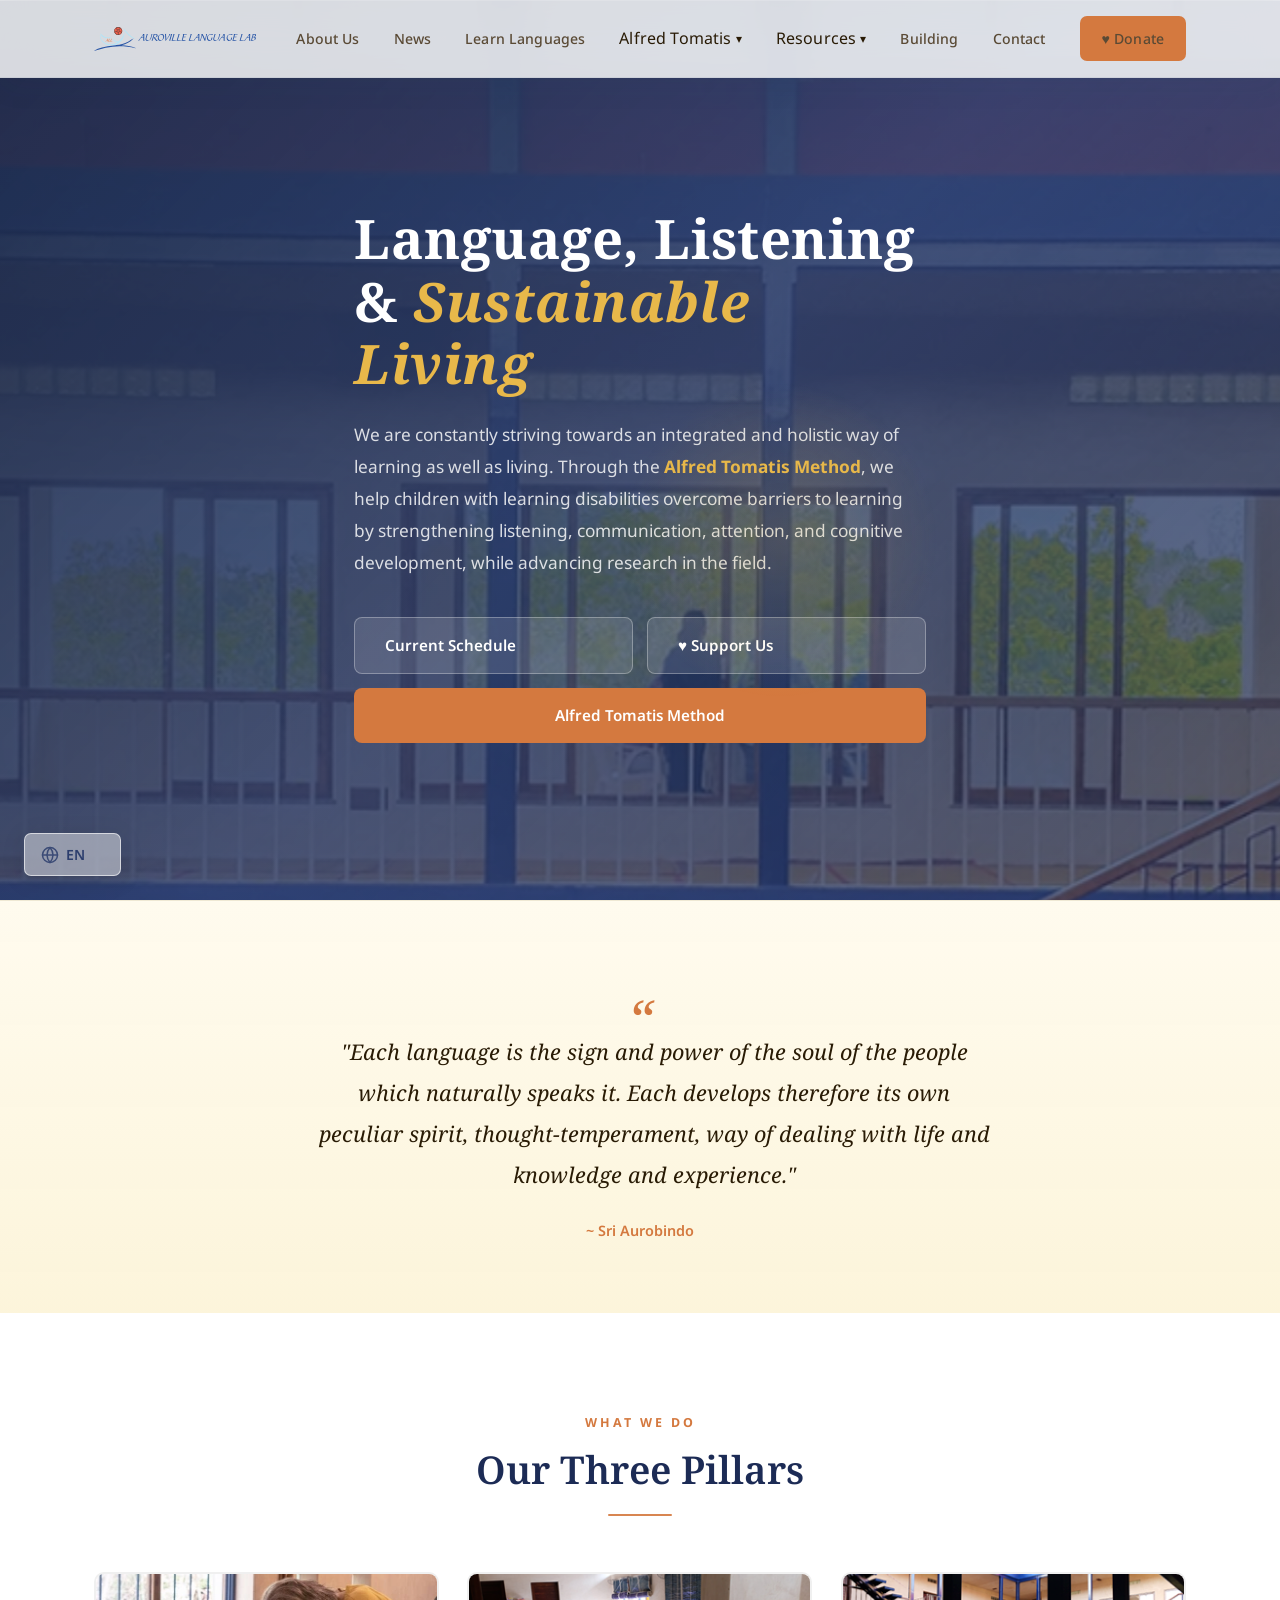
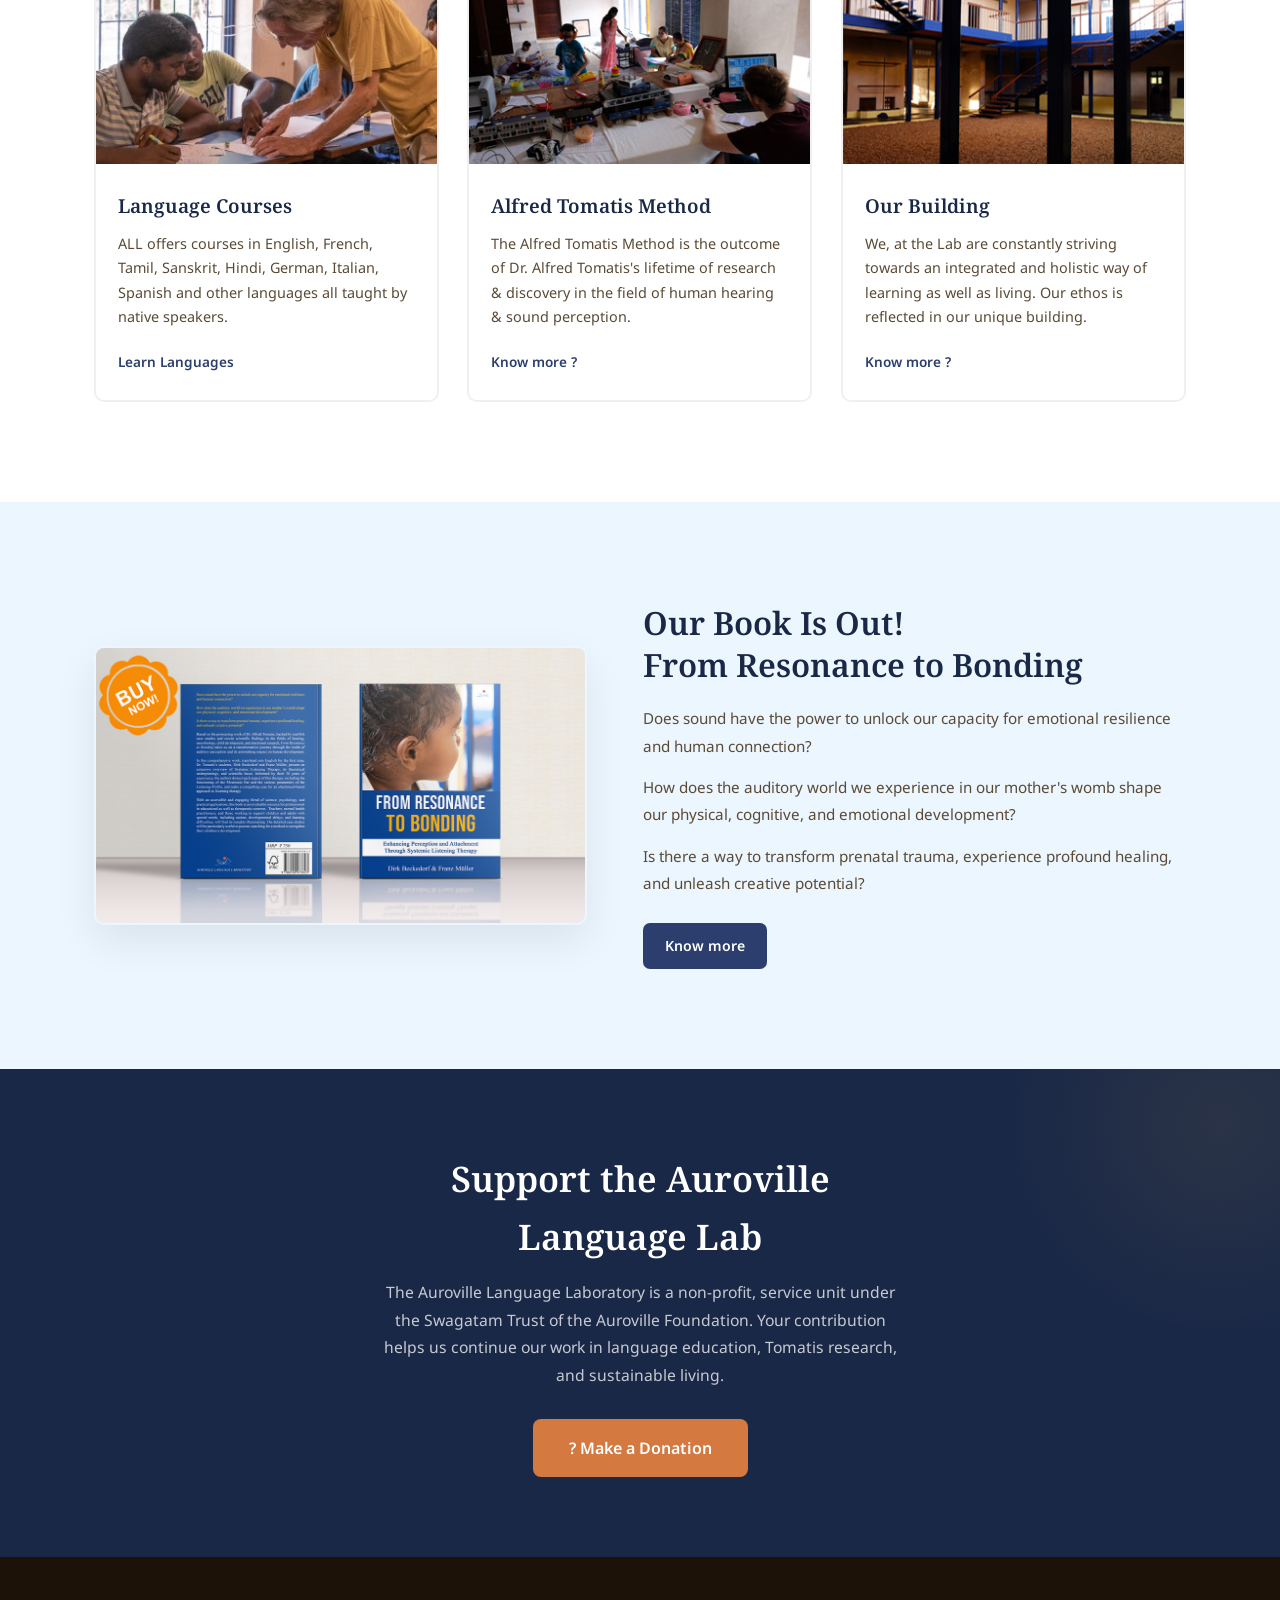
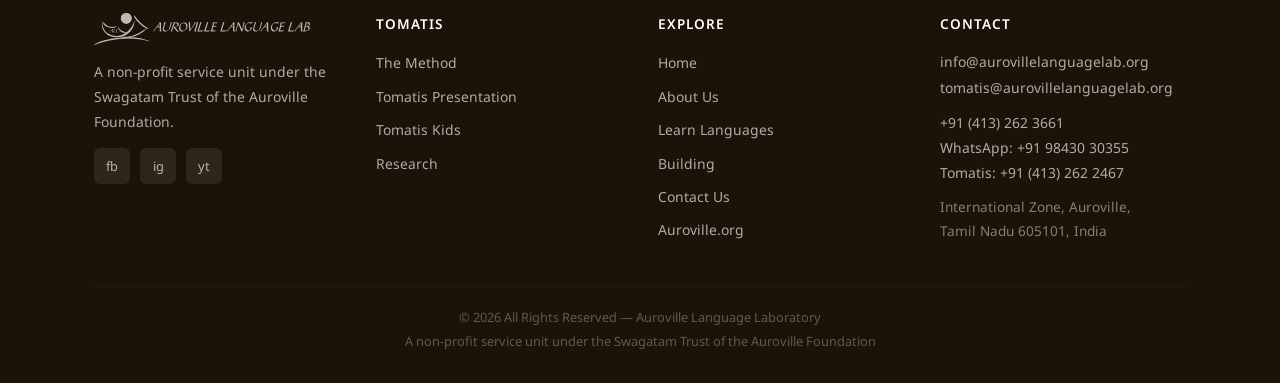
==== commit 96a5b5cf: "fixes" ====
--- a/index.html
+++ b/index.html
@@ -1,4 +1,4 @@
-<!doctype html>
+﻿<!doctype html>
 <html lang="en">
   <head>
     <meta charset="UTF-8" />
@@ -261,7 +261,7 @@
           <a
             href="donation.html"
             class="btn btn--glass btn--large"
-            >? Support Us</a
+            >&#9829; Support Us</a
           >
           <a href="tomatis.html" class="btn btn--accent btn--large btn--tomatis"
             >Alfred Tomatis Method</a
--- a/styles.css
+++ b/styles.css
@@ -707,7 +707,8 @@
 .page-about .hero,
 .page-news .hero,
 .page-building .hero,
-.page-donation .hero {
+.page-donation .hero,
+.page-contact .hero {
   flex-direction: column;
   justify-content: flex-end;
 }
